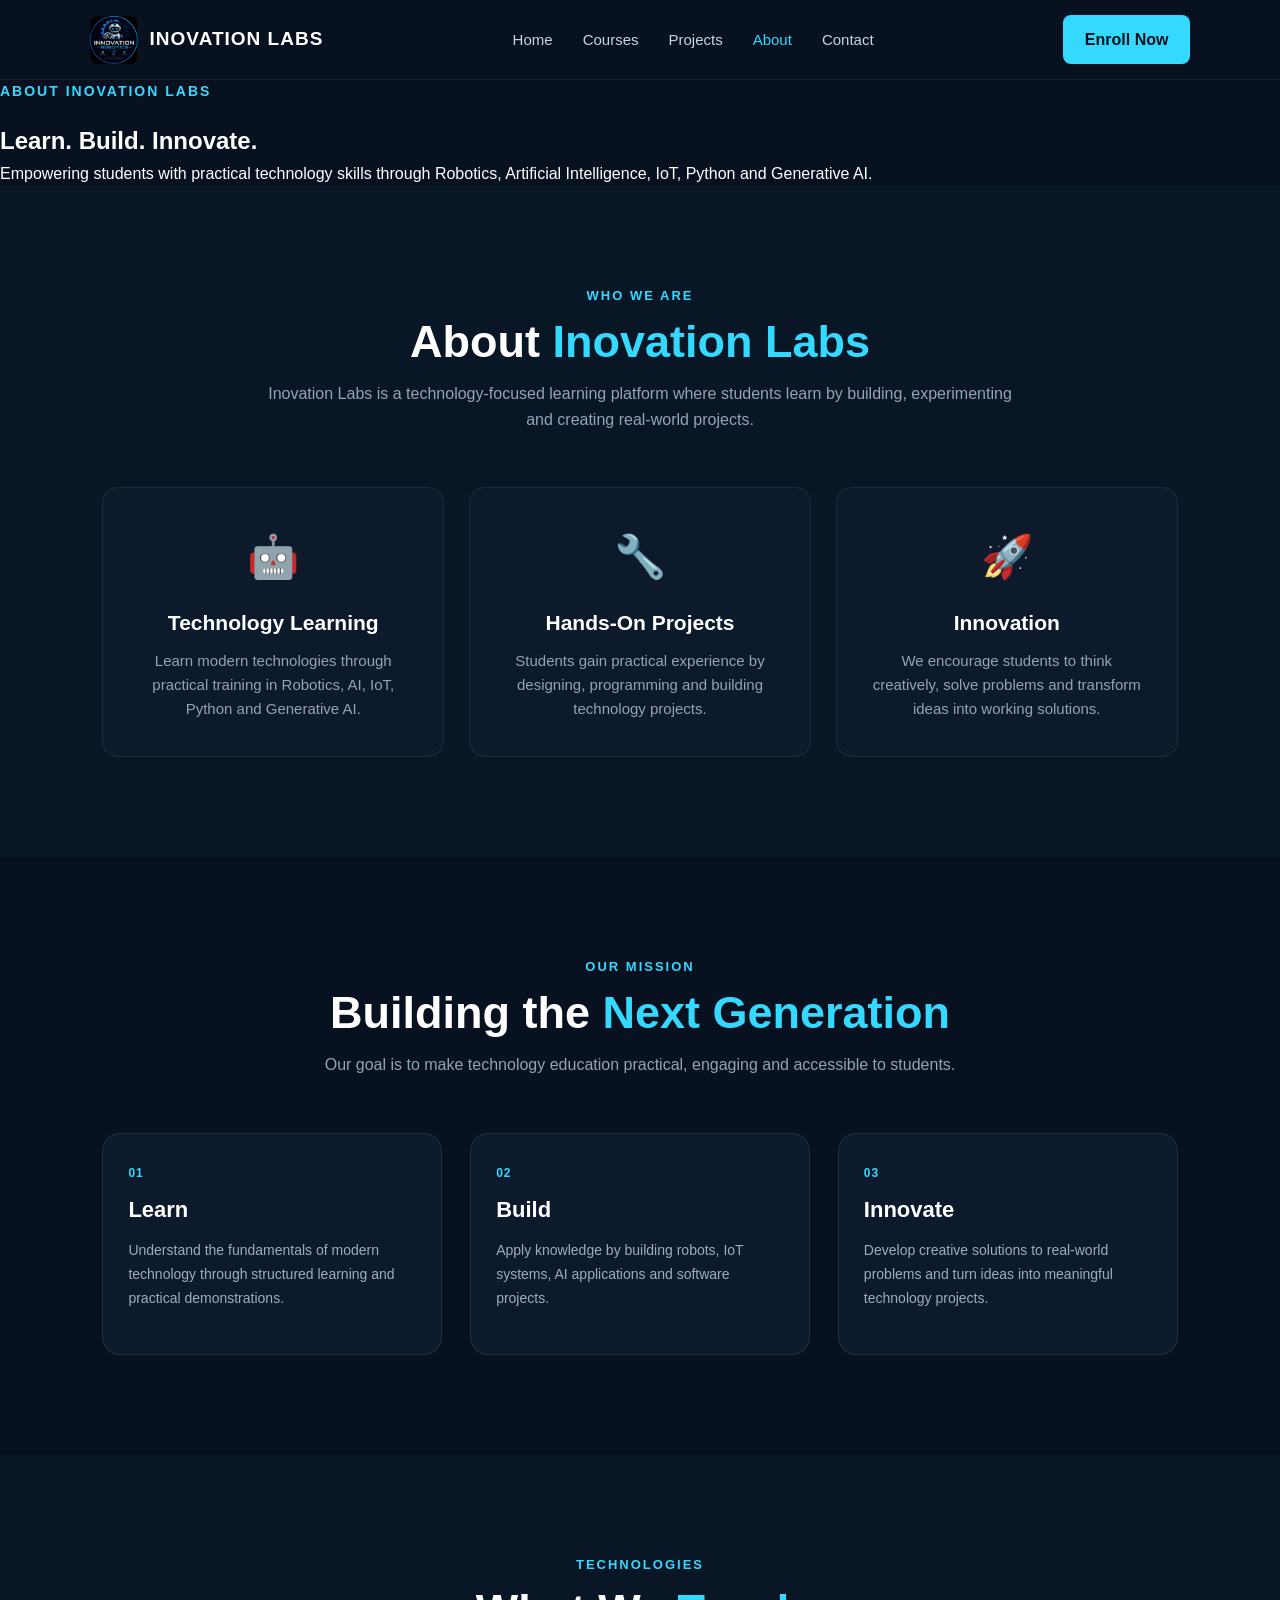
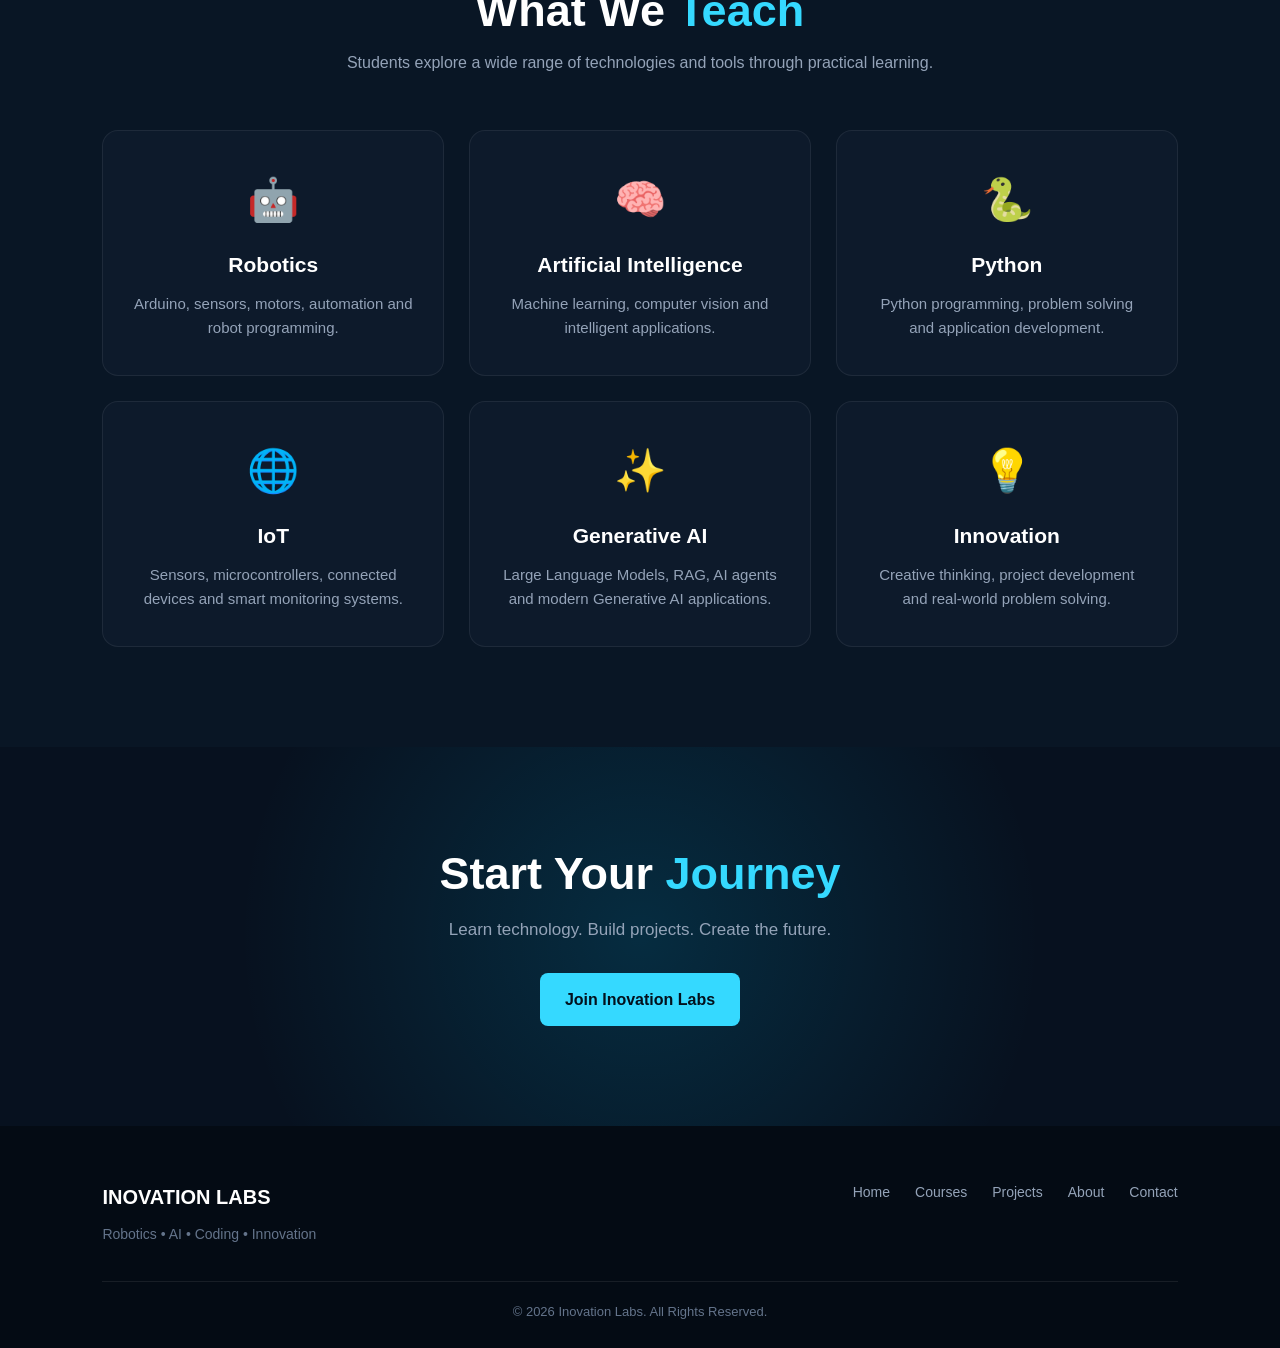
==== about.html @ 4b4a41a4 "Add files via upload" ====
<!DOCTYPE html>
<html lang="en">

<head>

    <meta charset="UTF-8">

    <meta name="viewport"
          content="width=device-width, initial-scale=1.0">

    <meta name="description"
          content="Learn about Inovation Labs and our approach to Robotics, AI, IoT, Python and Generative AI education.">

    <title>About | Inovation Labs</title>

    <link rel="stylesheet" href="css/style.css">

</head>


<body>


<!-- =====================================================
     NAVIGATION
===================================================== -->

<header class="navbar">

    <div class="logo-area">

        <img src="images/logo.png"
             alt="Inovation Labs Logo">

        <span>INOVATION LABS</span>

    </div>


    <nav>

        <a href="index.html">
            Home
        </a>

        <a href="courses.html">
            Courses
        </a>

        <a href="projects.html">
            Projects
        </a>

        <a href="about.html"
           class="active">
            About
        </a>

        <a href="contact.html">
            Contact
        </a>

    </nav>


    <a href="contact.html"
       class="nav-button">

        Enroll Now

    </a>

</header>



<!-- =====================================================
     ABOUT HERO
===================================================== -->

<section class="courses-hero">

    <div class="courses-hero-content">

        <p class="hero-small">

            ABOUT INOVATION LABS

        </p>


        <h1>

            Learn.
            <span>Build.</span>
            Innovate.

        </h1>


        <p>

            Empowering students with practical technology
            skills through Robotics, Artificial Intelligence,
            IoT, Python and Generative AI.

        </p>

    </div>

</section>



<!-- =====================================================
     ABOUT US
===================================================== -->

<section class="why-section">


    <div class="section-heading">

        <p>

            WHO WE ARE

        </p>


        <h2>

            About
            <span>Inovation Labs</span>

        </h2>


        <p class="section-description">

            Inovation Labs is a technology-focused learning
            platform where students learn by building,
            experimenting and creating real-world projects.

        </p>

    </div>



    <div class="why-grid">


        <div class="why-card">

            <div class="why-icon">

                🤖

            </div>


            <h3>

                Technology Learning

            </h3>


            <p>

                Learn modern technologies through practical
                training in Robotics, AI, IoT, Python and
                Generative AI.

            </p>

        </div>



        <div class="why-card">

            <div class="why-icon">

                🔧

            </div>


            <h3>

                Hands-On Projects

            </h3>


            <p>

                Students gain practical experience by
                designing, programming and building
                technology projects.

            </p>

        </div>



        <div class="why-card">

            <div class="why-icon">

                🚀

            </div>


            <h3>

                Innovation

            </h3>


            <p>

                We encourage students to think creatively,
                solve problems and transform ideas into
                working solutions.

            </p>

        </div>


    </div>

</section>



<!-- =====================================================
     OUR MISSION
===================================================== -->

<section class="courses-section">


    <div class="section-heading">

        <p>

            OUR MISSION

        </p>


        <h2>

            Building the
            <span>Next Generation</span>

        </h2>


        <p class="section-description">

            Our goal is to make technology education
            practical, engaging and accessible to students.

        </p>

    </div>



    <div class="course-grid">


        <div class="course-card">

            <div class="course-content">

                <span class="course-number">

                    01

                </span>


                <h3>

                    Learn

                </h3>


                <p>

                    Understand the fundamentals of modern
                    technology through structured learning
                    and practical demonstrations.

                </p>

            </div>

        </div>



        <div class="course-card">

            <div class="course-content">

                <span class="course-number">

                    02

                </span>


                <h3>

                    Build

                </h3>


                <p>

                    Apply knowledge by building robots,
                    IoT systems, AI applications and
                    software projects.

                </p>

            </div>

        </div>



        <div class="course-card">

            <div class="course-content">

                <span class="course-number">

                    03

                </span>


                <h3>

                    Innovate

                </h3>


                <p>

                    Develop creative solutions to real-world
                    problems and turn ideas into meaningful
                    technology projects.

                </p>

            </div>

        </div>


    </div>

</section>



<!-- =====================================================
     TECHNOLOGIES
===================================================== -->

<section class="why-section">


    <div class="section-heading">

        <p>

            TECHNOLOGIES

        </p>


        <h2>

            What We
            <span>Teach</span>

        </h2>


        <p class="section-description">

            Students explore a wide range of technologies
            and tools through practical learning.

        </p>

    </div>



    <div class="why-grid">


        <div class="why-card">

            <div class="why-icon">

                🤖

            </div>


            <h3>

                Robotics

            </h3>


            <p>

                Arduino, sensors, motors, automation
                and robot programming.

            </p>

        </div>



        <div class="why-card">

            <div class="why-icon">

                🧠

            </div>


            <h3>

                Artificial Intelligence

            </h3>


            <p>

                Machine learning, computer vision
                and intelligent applications.

            </p>

        </div>



        <div class="why-card">

            <div class="why-icon">

                🐍

            </div>


            <h3>

                Python

            </h3>


            <p>

                Python programming, problem solving
                and application development.

            </p>

        </div>



        <div class="why-card">

            <div class="why-icon">

                🌐

            </div>


            <h3>

                IoT

            </h3>


            <p>

                Sensors, microcontrollers, connected
                devices and smart monitoring systems.

            </p>

        </div>



        <div class="why-card">

            <div class="why-icon">

                ✨

            </div>


            <h3>

                Generative AI

            </h3>


            <p>

                Large Language Models, RAG, AI agents
                and modern Generative AI applications.

            </p>

        </div>



        <div class="why-card">

            <div class="why-icon">

                💡

            </div>


            <h3>

                Innovation

            </h3>


            <p>

                Creative thinking, project development
                and real-world problem solving.

            </p>

        </div>


    </div>

</section>



<!-- =====================================================
     CTA
===================================================== -->

<section class="cta">


    <h2>

        Start Your
        <span>Journey</span>

    </h2>


    <p>

        Learn technology. Build projects.
        Create the future.

    </p>


    <a href="contact.html"
       class="primary-button">

        Join Inovation Labs

    </a>


</section>



<!-- =====================================================
     FOOTER
===================================================== -->

<footer>


    <div class="footer-content">


        <div>

            <h3>

                INOVATION LABS

            </h3>


            <p>

                Robotics • AI • Coding • Innovation

            </p>

        </div>



        <div class="footer-links">

            <a href="index.html">
                Home
            </a>

            <a href="courses.html">
                Courses
            </a>

            <a href="projects.html">
                Projects
            </a>

            <a href="about.html">
                About
            </a>

            <a href="contact.html">
                Contact
            </a>

        </div>


    </div>


    <div class="copyright">

        © 2026 Inovation Labs.
        All Rights Reserved.

    </div>


</footer>



<script src="js/script.js"></script>

</body>

</html>
---- css/style.css ----
/* =====================================================
   INOVATION LABS
   COMPLETE WEBSITE CSS
===================================================== */


/* =====================================================
   RESET
===================================================== */

* {
    margin: 0;
    padding: 0;
    box-sizing: border-box;
}

html {
    scroll-behavior: smooth;
}

body {
    font-family: Arial, Helvetica, sans-serif;

    background: #07111f;

    color: #ffffff;

    line-height: 1.6;
}

a {
    text-decoration: none;

    color: inherit;
}

img {
    max-width: 100%;

    display: block;
}


/* =====================================================
   NAVIGATION
===================================================== */

.navbar {

    height: 80px;

    padding: 0 7%;

    display: flex;

    align-items: center;

    justify-content: space-between;

    background: #07111f;

    border-bottom:
        1px solid rgba(255,255,255,0.08);

    position: sticky;

    top: 0;

    z-index: 1000;
}


/* LOGO */

.logo-area {

    display: flex;

    align-items: center;

    gap: 12px;

    min-width: 220px;
}

.logo-area img {

    width: 48px;

    height: 48px;

    object-fit: contain;

    border-radius: 8px;
}

.logo-area span {

    font-size: 19px;

    font-weight: 700;

    letter-spacing: 1px;

    white-space: nowrap;
}


/* NAV LINKS */

.navbar nav {

    display: flex;

    align-items: center;

    gap: 30px;
}

.navbar nav a {

    color: #cbd5e1;

    font-size: 15px;

    transition: 0.3s;
}

.navbar nav a:hover,
.navbar nav a.active {

    color: #35d9ff;
}


/* ENROLL BUTTON */

.nav-button {

    background: #35d9ff;

    color: #03111d;

    padding: 12px 22px;

    border-radius: 8px;

    font-weight: 700;

    transition: 0.3s;

    white-space: nowrap;
}

.nav-button:hover {

    transform: translateY(-2px);

    box-shadow:
        0 8px 25px rgba(53,217,255,0.25);
}


/* =====================================================
   HERO
===================================================== */

.hero {

    min-height: 620px;

    padding: 80px 8%;

    display: flex;

    align-items: center;

    justify-content: space-between;

    gap: 60px;

    position: relative;

    overflow: hidden;

    background:
        radial-gradient(
            circle at 80% 40%,
            rgba(0,200,255,0.18),
            transparent 40%
        );
}


/* HERO CONTENT */

.hero-content {

    max-width: 620px;

    position: relative;

    z-index: 2;
}


/* SMALL HEADING */

.hero-small {

    color: #35d9ff;

    font-size: 14px;

    font-weight: 700;

    letter-spacing: 2px;

    margin-bottom: 20px;
}


/* HERO TITLE */

.hero h1 {

    font-size:
        clamp(55px, 7vw, 90px);

    line-height: 1.02;

    margin-bottom: 25px;

    font-weight: 800;
}

.hero h1 span {

    color: #35d9ff;
}


/* DESCRIPTION */

.hero-description {

    color: #aab7c8;

    font-size: 18px;

    max-width: 570px;

    line-height: 1.7;

    margin-bottom: 35px;
}


/* HERO BUTTONS */

.hero-buttons {

    display: flex;

    align-items: center;

    gap: 15px;

    flex-wrap: wrap;
}

.primary-button,
.secondary-button {

    display: inline-block;

    padding: 14px 25px;

    border-radius: 8px;

    font-weight: 700;

    transition: 0.3s;
}

.primary-button {

    background: #35d9ff;

    color: #03111d;
}

.primary-button:hover {

    transform: translateY(-3px);

    box-shadow:
        0 10px 30px rgba(53,217,255,0.25);
}

.secondary-button {

    border: 1px solid #35d9ff;

    color: #35d9ff;

    background: transparent;
}

.secondary-button:hover {

    background: #35d9ff;

    color: #03111d;
}


/* =====================================================
   HERO IMAGE
===================================================== */

.hero-image {

    width: 48%;

    max-width: 600px;

    position: relative;

    z-index: 2;
}


/* IMAGE GLOW */

.glow {

    position: absolute;

    width: 280px;

    height: 280px;

    background: #00cfff;

    filter: blur(120px);

    opacity: 0.20;

    top: 25%;

    left: 30%;

    z-index: -1;
}


/* ROBOT IMAGE */

.hero-image img {

    width: 100%;

    height: 450px;

    object-fit: cover;

    border-radius: 25px;

    border:
        1px solid rgba(53,217,255,0.35);

    box-shadow:
        0 0 60px rgba(0,200,255,0.12);
}


/* =====================================================
   GENERAL SECTIONS
===================================================== */

.courses-section,
.why-section {

    padding: 100px 8%;
}


/* SECTION HEADING */

.section-heading {

    text-align: center;

    max-width: 750px;

    margin: 0 auto 55px;
}

.section-heading > p:first-child {

    color: #35d9ff;

    font-size: 13px;

    font-weight: 700;

    letter-spacing: 2px;

    margin-bottom: 8px;
}

.section-heading h2 {

    font-size: 45px;

    line-height: 1.2;

    margin-bottom: 12px;
}

.section-heading h2 span {

    color: #35d9ff;
}

.section-description {

    color: #94a3b8;

    font-size: 16px;
}


/* =====================================================
   COURSES
===================================================== */

.courses-section {

    background: #07111f;
}


.course-grid {

    display: grid;

    grid-template-columns:
        repeat(3, 1fr);

    gap: 28px;

    max-width: 1200px;

    margin: 0 auto;
}


/* COURSE CARD */

.course-card {

    background: #0d1a2b;

    border:
        1px solid rgba(255,255,255,0.08);

    border-radius: 18px;

    overflow: hidden;

    position: relative;

    transition: 0.3s;
}

.course-card:hover {

    transform: translateY(-8px);

    border-color: #35d9ff;

    box-shadow:
        0 15px 45px rgba(0,200,255,0.12);
}


/* COURSE IMAGE */

.course-image {

    width: 100%;

    height: 210px;

    overflow: hidden;
}

.course-image img {

    width: 100%;

    height: 100%;

    object-fit: cover;

    transition: 0.4s;
}

.course-card:hover
.course-image img {

    transform: scale(1.06);
}


/* COURSE CONTENT */

.course-content {

    padding: 25px;
}

.course-number {

    color: #35d9ff;

    font-size: 12px;

    font-weight: bold;

    letter-spacing: 1px;
}

.course-content h3 {

    font-size: 22px;

    margin: 8px 0 12px;
}

.course-content p {

    color: #9eacbd;

    font-size: 14px;

    line-height: 1.7;

    margin-bottom: 18px;
}


/* COURSE TOPICS */

.course-topics {

    list-style: none;

    padding: 0;

    margin: 0 0 22px;
}

.course-topics li {

    color: #cbd5e1;

    font-size: 13px;

    margin-bottom: 8px;

    position: relative;

    padding-left: 18px;
}

.course-topics li::before {

    content: "✓";

    color: #35d9ff;

    position: absolute;

    left: 0;

    font-weight: bold;
}


/* COURSE BUTTON */

.course-button {

    display: inline-block;

    color: #35d9ff;

    border:
        1px solid #35d9ff;

    padding: 10px 18px;

    border-radius: 7px;

    font-size: 14px;

    font-weight: bold;

    transition: 0.3s;
}

.course-button:hover {

    background: #35d9ff;

    color: #03111d;
}


/* =====================================================
   WHY SECTION
===================================================== */

.why-section {

    background: #091625;
}


.why-grid {

    display: grid;

    grid-template-columns:
        repeat(3, 1fr);

    gap: 25px;

    max-width: 1100px;

    margin: auto;
}


/* WHY CARD */

.why-card {

    padding: 35px 30px;

    background: #0d1a2b;

    border-radius: 16px;

    text-align: center;

    border:
        1px solid rgba(255,255,255,0.07);

    transition: 0.3s;
}

.why-card:hover {

    transform: translateY(-8px);

    border-color:
        rgba(53,217,255,0.45);
}


/* ICON */

.why-icon {

    font-size: 42px;

    margin-bottom: 15px;
}

.why-card h3 {

    font-size: 21px;

    margin-bottom: 10px;
}

.why-card p {

    color: #94a3b8;

    font-size: 15px;
}


/* =====================================================
   PROJECTS
===================================================== */

.project-preview {

    padding: 100px 8%;

    display: flex;

    align-items: center;

    gap: 70px;

    background: #07111f;
}


/* PROJECT TEXT */

.project-text {

    flex: 1;

    max-width: 550px;
}

.project-text > p:first-child {

    color: #35d9ff;

    font-size: 13px;

    font-weight: 700;

    letter-spacing: 2px;

    margin-bottom: 10px;
}

.project-text h2 {

    font-size: 45px;

    line-height: 1.2;

    margin-bottom: 20px;
}

.project-text h2 span {

    color: #35d9ff;
}

.project-text > p:not(:first-child) {

    color: #94a3b8;

    margin-bottom: 30px;

    font-size: 16px;
}


/* PROJECT IMAGE */

.project-image {

    flex: 1;

    max-width: 600px;
}

.project-image img {

    width: 100%;

    height: 380px;

    object-fit: cover;

    border-radius: 20px;

    border:
        1px solid rgba(53,217,255,0.3);

    box-shadow:
        0 15px 50px rgba(0,0,0,0.3);
}


/* =====================================================
   CTA
===================================================== */

.cta {

    text-align: center;

    padding: 100px 20px;

    background:
        radial-gradient(
            circle at center,
            rgba(0,200,255,0.15),
            transparent 60%
        );
}

.cta h2 {

    font-size: 45px;

    line-height: 1.2;

    margin-bottom: 15px;
}

.cta h2 span {

    color: #35d9ff;
}

.cta p {

    color: #94a3b8;

    font-size: 17px;

    margin-bottom: 30px;
}


/* =====================================================
   FOOTER
===================================================== */

footer {

    background: #040b14;

    padding: 55px 8% 25px;
}


.footer-content {

    display: flex;

    justify-content: space-between;

    align-items: flex-start;

    gap: 40px;

    padding-bottom: 35px;
}

.footer-content h3 {

    font-size: 20px;

    margin-bottom: 10px;
}

.footer-content p {

    color: #64748b;

    font-size: 14px;
}


/* FOOTER LINKS */

.footer-links {

    display: flex;

    gap: 25px;

    flex-wrap: wrap;
}

.footer-links a {

    color: #94a3b8;

    font-size: 14px;

    transition: 0.3s;
}

.footer-links a:hover {

    color: #35d9ff;
}


/* COPYRIGHT */

.copyright {

    text-align: center;

    border-top:
        1px solid rgba(255,255,255,0.08);

    padding-top: 20px;

    color: #64748b;

    font-size: 13px;
}


/* =====================================================
   TABLET
===================================================== */

@media (max-width: 1100px) {

    .navbar {

        padding: 0 5%;
    }

    .hero {

        padding: 70px 6%;
    }

    .courses-section,
    .why-section,
    .project-preview {

        padding-left: 6%;

        padding-right: 6%;
    }

    .navbar nav {

        gap: 20px;
    }

}


/* =====================================================
   MOBILE
===================================================== */

@media (max-width: 900px) {

    /* NAVIGATION */

    .navbar {

        height: auto;

        min-height: 75px;

        padding: 15px 5%;
    }

    .navbar nav {

        display: none;
    }

    .logo-area {

        min-width: auto;
    }

    .logo-area img {

        width: 42px;

        height: 42px;
    }

    .logo-area span {

        font-size: 16px;
    }

    .nav-button {

        padding: 10px 15px;

        font-size: 13px;
    }


    /* HERO */

    .hero {

        flex-direction: column;

        text-align: center;

        padding: 70px 6%;

        gap: 50px;
    }

    .hero h1 {

        font-size: 55px;
    }

    .hero-description {

        margin-left: auto;

        margin-right: auto;

        font-size: 16px;
    }

    .hero-buttons {

        justify-content: center;
    }

    .hero-image {

        width: 100%;

        max-width: 600px;
    }

    .hero-image img {

        height: 400px;
    }


    /* COURSES */

    .course-grid {

        grid-template-columns: 1fr;
    }


    /* WHY */

    .why-grid {

        grid-template-columns: 1fr;
    }


    /* PROJECT */

    .project-preview {

        flex-direction: column;

        text-align: center;

        padding-top: 80px;

        padding-bottom: 80px;

        gap: 45px;
    }

    .project-text {

        max-width: 700px;
    }

    .project-image {

        width: 100%;
    }


    /* HEADINGS */

    .section-heading h2,
    .project-text h2,
    .cta h2 {

        font-size: 38px;
    }


    /* FOOTER */

    .footer-content {

        flex-direction: column;

        align-items: center;

        text-align: center;
    }

    .footer-links {

        justify-content: center;
    }

}


/* =====================================================
   SMALL MOBILE
===================================================== */

@media (max-width: 500px) {

    .navbar {

        padding: 12px 4%;
    }

    .logo-area span {

        font-size: 14px;
    }

    .logo-area img {

        width: 38px;

        height: 38px;
    }

    .nav-button {

        padding: 9px 12px;

        font-size: 12px;
    }


    /* HERO */

    .hero {

        padding: 55px 5%;
    }

    .hero-small {

        font-size: 11px;

        letter-spacing: 1px;
    }

    .hero h1 {

        font-size: 44px;
    }

    .hero-description {

        font-size: 15px;
    }

    .hero-buttons {

        flex-direction: column;

        align-items: stretch;
    }

    .primary-button,
    .secondary-button {

        text-align: center;

        width: 100%;
    }

    .hero-image img {

        height: 320px;

        border-radius: 18px;
    }


    /* SECTIONS */

    .courses-section,
    .why-section {

        padding: 70px 5%;
    }

    .section-heading h2 {

        font-size: 32px;
    }


    /* COURSE */

    .course-content {

        padding: 20px;
    }


    /* PROJECT */

    .project-preview {

        padding-left: 5%;

        padding-right: 5%;
    }

    .project-text h2 {

        font-size: 32px;
    }

    .project-image img {

        height: 280px;
    }


    /* CTA */

    .cta {

        padding: 75px 20px;
    }

    .cta h2 {

        font-size: 32px;
    }


    /* FOOTER */

    footer {

        padding-left: 5%;

        padding-right: 5%;
    }

}
/* =====================================================
   CONTACT PAGE
===================================================== */


/* =====================================================
   CONTACT CONTAINER
===================================================== */

.contact-container {

    max-width: 1200px;

    margin: 50px auto 0;

    display: grid;

    grid-template-columns: 1fr 1fr;

    gap: 60px;

    align-items: start;

}


/* =====================================================
   CONTACT INFORMATION
===================================================== */

.contact-info {

    display: flex;

    flex-direction: column;

    gap: 20px;

}


.contact-intro {

    margin-bottom: 10px;

}


.contact-label {

    display: inline-block;

    font-size: 13px;

    font-weight: 700;

    letter-spacing: 2px;

    color: #38d5f5;

    margin-bottom: 12px;

}


.contact-intro h3 {

    font-size: 32px;

    line-height: 1.2;

    margin: 0 0 15px;

}


.contact-intro h3 span {

    color: #38d5f5;

}


.contact-intro p {

    color: #b8c4d3;

    line-height: 1.7;

    font-size: 16px;

    max-width: 500px;

    margin: 0;

}


/* =====================================================
   CONTACT CARDS
===================================================== */

.contact-card {

    display: flex;

    align-items: center;

    gap: 20px;

    padding: 22px;

    border: 1px solid rgba(56, 213, 245, 0.2);

    border-radius: 14px;

    background: rgba(255, 255, 255, 0.03);

    transition: all 0.3s ease;

}


.contact-card:hover {

    transform: translateY(-4px);

    border-color: #38d5f5;

    background: rgba(56, 213, 245, 0.06);

    box-shadow: 0 10px 30px rgba(0, 0, 0, 0.2);

}


/* =====================================================
   CONTACT ICON
===================================================== */

.contact-card-icon {

    width: 58px;

    height: 58px;

    min-width: 58px;

    display: flex;

    align-items: center;

    justify-content: center;

    border-radius: 12px;

    background: rgba(56, 213, 245, 0.12);

    font-size: 28px;

}


.contact-card h3 {

    margin: 0 0 6px;

    font-size: 20px;

}


.contact-card p {

    margin: 0 0 8px;

    color: #c4ceda;

    line-height: 1.5;

    font-size: 15px;

}


/* =====================================================
   CONTACT LINKS
===================================================== */

.contact-link {

    color: #38d5f5;

    text-decoration: none;

    font-weight: 600;

    font-size: 14px;

    transition: 0.3s ease;

}


.contact-link:hover {

    color: #ffffff;

    text-decoration: underline;

}


/* =====================================================
   CONTACT FORM
===================================================== */

.contact-form {

    padding: 32px;

    border: 1px solid rgba(56, 213, 245, 0.2);

    border-radius: 18px;

    background: rgba(255, 255, 255, 0.035);

    box-shadow: 0 15px 40px rgba(0, 0, 0, 0.15);

}


.form-heading {

    margin-bottom: 25px;

}


.form-heading h3 {

    font-size: 28px;

    margin: 0 0 8px;

}


.form-heading h3 span {

    color: #38d5f5;

}


.form-heading p {

    color: #b8c4d3;

    margin: 0;

    line-height: 1.6;

}


/* =====================================================
   FORM GROUP
===================================================== */

.form-group {

    margin-bottom: 20px;

}


.form-group label {

    display: block;

    margin-bottom: 8px;

    font-weight: 600;

    color: #ffffff;

    font-size: 15px;

}


/* =====================================================
   FORM INPUTS
===================================================== */

.form-group input,
.form-group select,
.form-group textarea {

    width: 100%;

    padding: 13px 15px;

    border: 1px solid rgba(255, 255, 255, 0.15);

    border-radius: 8px;

    background: rgba(255, 255, 255, 0.06);

    color: #ffffff;

    font-size: 15px;

    font-family: inherit;

    outline: none;

    box-sizing: border-box;

    transition: all 0.3s ease;

}


.form-group input::placeholder,
.form-group textarea::placeholder {

    color: #8f9baa;

}


.form-group input:focus,
.form-group select:focus,
.form-group textarea:focus {

    border-color: #38d5f5;

    box-shadow: 0 0 0 2px rgba(56, 213, 245, 0.1);

}


/* =====================================================
   SELECT
===================================================== */

.form-group select {

    cursor: pointer;

}


.form-group select option {

    background: #0a1928;

    color: #ffffff;

}


/* =====================================================
   TEXTAREA
===================================================== */

.form-group textarea {

    resize: vertical;

    min-height: 130px;

}


/* =====================================================
   SUBMIT BUTTON
===================================================== */

.contact-form .primary-button {

    width: 100%;

    border: none;

    cursor: pointer;

    font-size: 16px;

    font-family: inherit;

}


/* =====================================================
   MOBILE CONTACT PAGE
===================================================== */

@media (max-width: 900px) {

    .contact-container {

        grid-template-columns: 1fr;

        gap: 40px;

        margin-top: 35px;

    }

}


@media (max-width: 600px) {

    .contact-intro h3 {

        font-size: 26px;

    }


    .contact-intro p {

        font-size: 15px;

    }


    .contact-form {

        padding: 22px;

    }


    .contact-card {

        padding: 18px;

    }


    .contact-card-icon {

        width: 50px;

        height: 50px;

        min-width: 50px;

        font-size: 24px;

    }


    .contact-card h3 {

        font-size: 18px;

    }


    .contact-card p {

        font-size: 14px;

        word-break: break-word;

    }


    .form-heading h3 {

        font-size: 24px;

    }

}
/* =====================================================
   MOBILE & TABLET RESPONSIVE DESIGN
   INOVATION LABS
===================================================== */


/* =====================================================
   TABLET
===================================================== */

@media (max-width: 1000px) {

    .navbar {

        padding: 18px 30px;

    }


    .navbar nav {

        gap: 18px;

    }


    .navbar nav a {

        font-size: 14px;

    }


    .nav-button {

        padding: 10px 16px;

        font-size: 14px;

    }


    .courses-hero-content {

        max-width: 700px;

    }


    .course-grid {

        grid-template-columns: repeat(2, 1fr);

    }


    .why-grid {

        grid-template-columns: repeat(2, 1fr);

    }


    .contact-container {

        grid-template-columns: 1fr;

    }

}


/* =====================================================
   MOBILE
===================================================== */

@media (max-width: 768px) {


    /* ------------------------------
       GENERAL
    ------------------------------ */

    body {

        overflow-x: hidden;

    }


    /* ------------------------------
       NAVBAR
    ------------------------------ */

    .navbar {

        padding: 15px 20px;

        flex-wrap: wrap;

        gap: 15px;

    }


    .logo-area {

        gap: 8px;

    }


    .logo-area img {

        width: 40px;

        height: auto;

    }


    .logo-area span {

        font-size: 15px;

    }


    .navbar nav {

        order: 3;

        width: 100%;

        display: flex;

        justify-content: center;

        flex-wrap: wrap;

        gap: 12px;

        padding-top: 5px;

    }


    .navbar nav a {

        font-size: 13px;

        padding: 6px 5px;

    }


    .nav-button {

        padding: 9px 14px;

        font-size: 13px;

    }


    /* ------------------------------
       HERO
    ------------------------------ */

    .courses-hero {

        min-height: 420px;

        padding: 70px 20px;

        box-sizing: border-box;

    }


    .courses-hero-content {

        width: 100%;

        text-align: center;

    }


    .courses-hero-content h1 {

        font-size: 42px;

        line-height: 1.1;

    }


    .courses-hero-content p {

        font-size: 16px;

        line-height: 1.6;

    }


    .hero-small {

        font-size: 12px;

    }


    /* ------------------------------
       SECTION HEADINGS
    ------------------------------ */

    .section-heading {

        padding-left: 20px;

        padding-right: 20px;

    }


    .section-heading h2 {

        font-size: 30px;

        line-height: 1.2;

    }


    .section-description {

        font-size: 15px;

        line-height: 1.6;

    }


    /* ------------------------------
       COURSE GRID
    ------------------------------ */

    .course-grid {

        grid-template-columns: 1fr;

        gap: 22px;

        padding-left: 20px;

        padding-right: 20px;

    }


    .course-card {

        width: 100%;

        box-sizing: border-box;

    }


    /* ------------------------------
       WHY GRID
    ------------------------------ */

    .why-grid {

        grid-template-columns: 1fr;

        gap: 20px;

        padding-left: 20px;

        padding-right: 20px;

    }


    .why-card {

        width: 100%;

        box-sizing: border-box;

    }


    /* ------------------------------
       PROJECTS
    ------------------------------ */

    .projects-grid {

        grid-template-columns: 1fr;

        gap: 22px;

        padding-left: 20px;

        padding-right: 20px;

    }


    /* ------------------------------
       CONTACT
    ------------------------------ */

    .contact-container {

        grid-template-columns: 1fr;

        gap: 30px;

        padding-left: 20px;

        padding-right: 20px;

        box-sizing: border-box;

    }


    .contact-form {

        width: 100%;

        box-sizing: border-box;

        padding: 22px;

    }


    .contact-card {

        width: 100%;

        box-sizing: border-box;

    }


    /* ------------------------------
       CTA
    ------------------------------ */

    .cta {

        padding: 60px 20px;

        text-align: center;

    }


    .cta h2 {

        font-size: 32px;

        line-height: 1.2;

    }


    .cta p {

        font-size: 15px;

        line-height: 1.6;

    }


    /* ------------------------------
       BUTTONS
    ------------------------------ */

    .primary-button {

        display: inline-block;

        max-width: 100%;

        box-sizing: border-box;

    }


    /* ------------------------------
       FOOTER
    ------------------------------ */

    footer {

        padding: 40px 20px 20px;

    }


    .footer-content {

        flex-direction: column;

        gap: 25px;

        text-align: center;

    }


    .footer-links {

        display: flex;

        justify-content: center;

        flex-wrap: wrap;

        gap: 15px;

    }

}


/* =====================================================
   SMALL MOBILE PHONES
===================================================== */

@media (max-width: 480px) {


    /* NAVBAR */

    .navbar {

        padding: 14px 15px;

    }


    .logo-area span {

        font-size: 13px;

    }


    .logo-area img {

        width: 36px;

    }


    .nav-button {

        padding: 8px 11px;

        font-size: 12px;

    }


    .navbar nav {

        gap: 8px;

    }


    .navbar nav a {

        font-size: 12px;

    }


    /* HERO */

    .courses-hero {

        min-height: 380px;

        padding: 60px 18px;

    }


    .courses-hero-content h1 {

        font-size: 34px;

    }


    .courses-hero-content p {

        font-size: 14px;

    }


    /* HEADINGS */

    .section-heading h2 {

        font-size: 26px;

    }


    /* CARDS */

    .course-card,

    .why-card {

        padding: 20px;

    }


    /* CONTACT */

    .contact-intro h3 {

        font-size: 25px;

    }


    .contact-card {

        padding: 16px;

        gap: 14px;

    }


    .contact-card-icon {

        width: 48px;

        height: 48px;

        min-width: 48px;

        font-size: 23px;

    }


    .contact-card p {

        font-size: 13px;

        word-break: break-word;

    }


    /* CTA */

    .cta h2 {

        font-size: 28px;

    }


}
/* =====================================================
   FORM SUCCESS MESSAGE
===================================================== */

.success-message {

    text-align: center;

    padding: 30px 10px;

}


.success-icon {

    width: 70px;

    height: 70px;

    margin: 0 auto 20px;

    display: flex;

    align-items: center;

    justify-content: center;

    border-radius: 50%;

    background: rgba(56, 213, 245, 0.12);

    border: 2px solid #38d5f5;

    color: #38d5f5;

    font-size: 38px;

    font-weight: 700;

}


.success-message h3 {

    font-size: 30px;

    margin: 0 0 12px;

    color: #ffffff;

}


.success-message p {

    color: #b8c4d3;

    font-size: 16px;

    line-height: 1.6;

    margin: 5px 0;

}


.success-message .primary-button {

    margin-top: 25px;

    border: none;

    cursor: pointer;

}


/* =====================================================
   MOBILE SUCCESS MESSAGE
===================================================== */

@media (max-width: 600px) {

    .success-message {

        padding: 20px 5px;

    }


    .success-icon {

        width: 60px;

        height: 60px;

        font-size: 32px;

    }


    .success-message h3 {

        font-size: 26px;

    }


    .success-message p {

        font-size: 14px;

    }

}
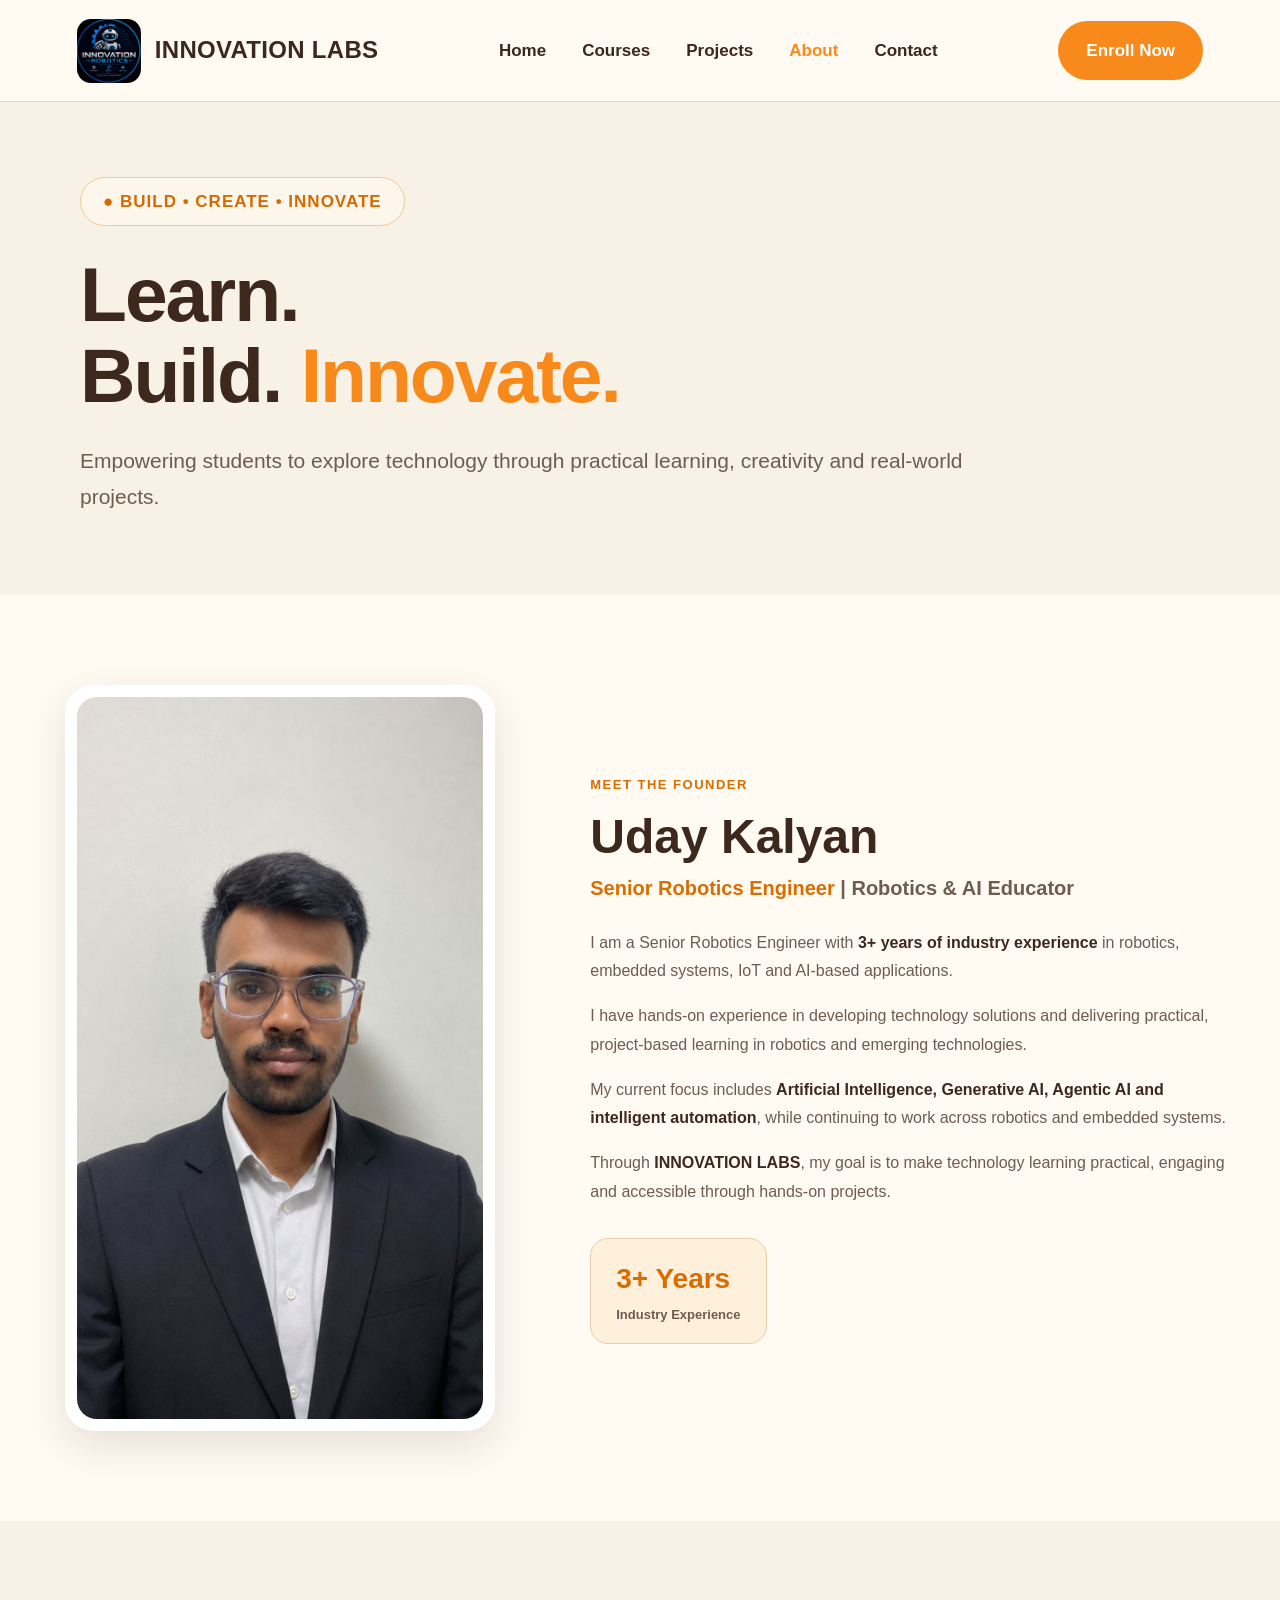
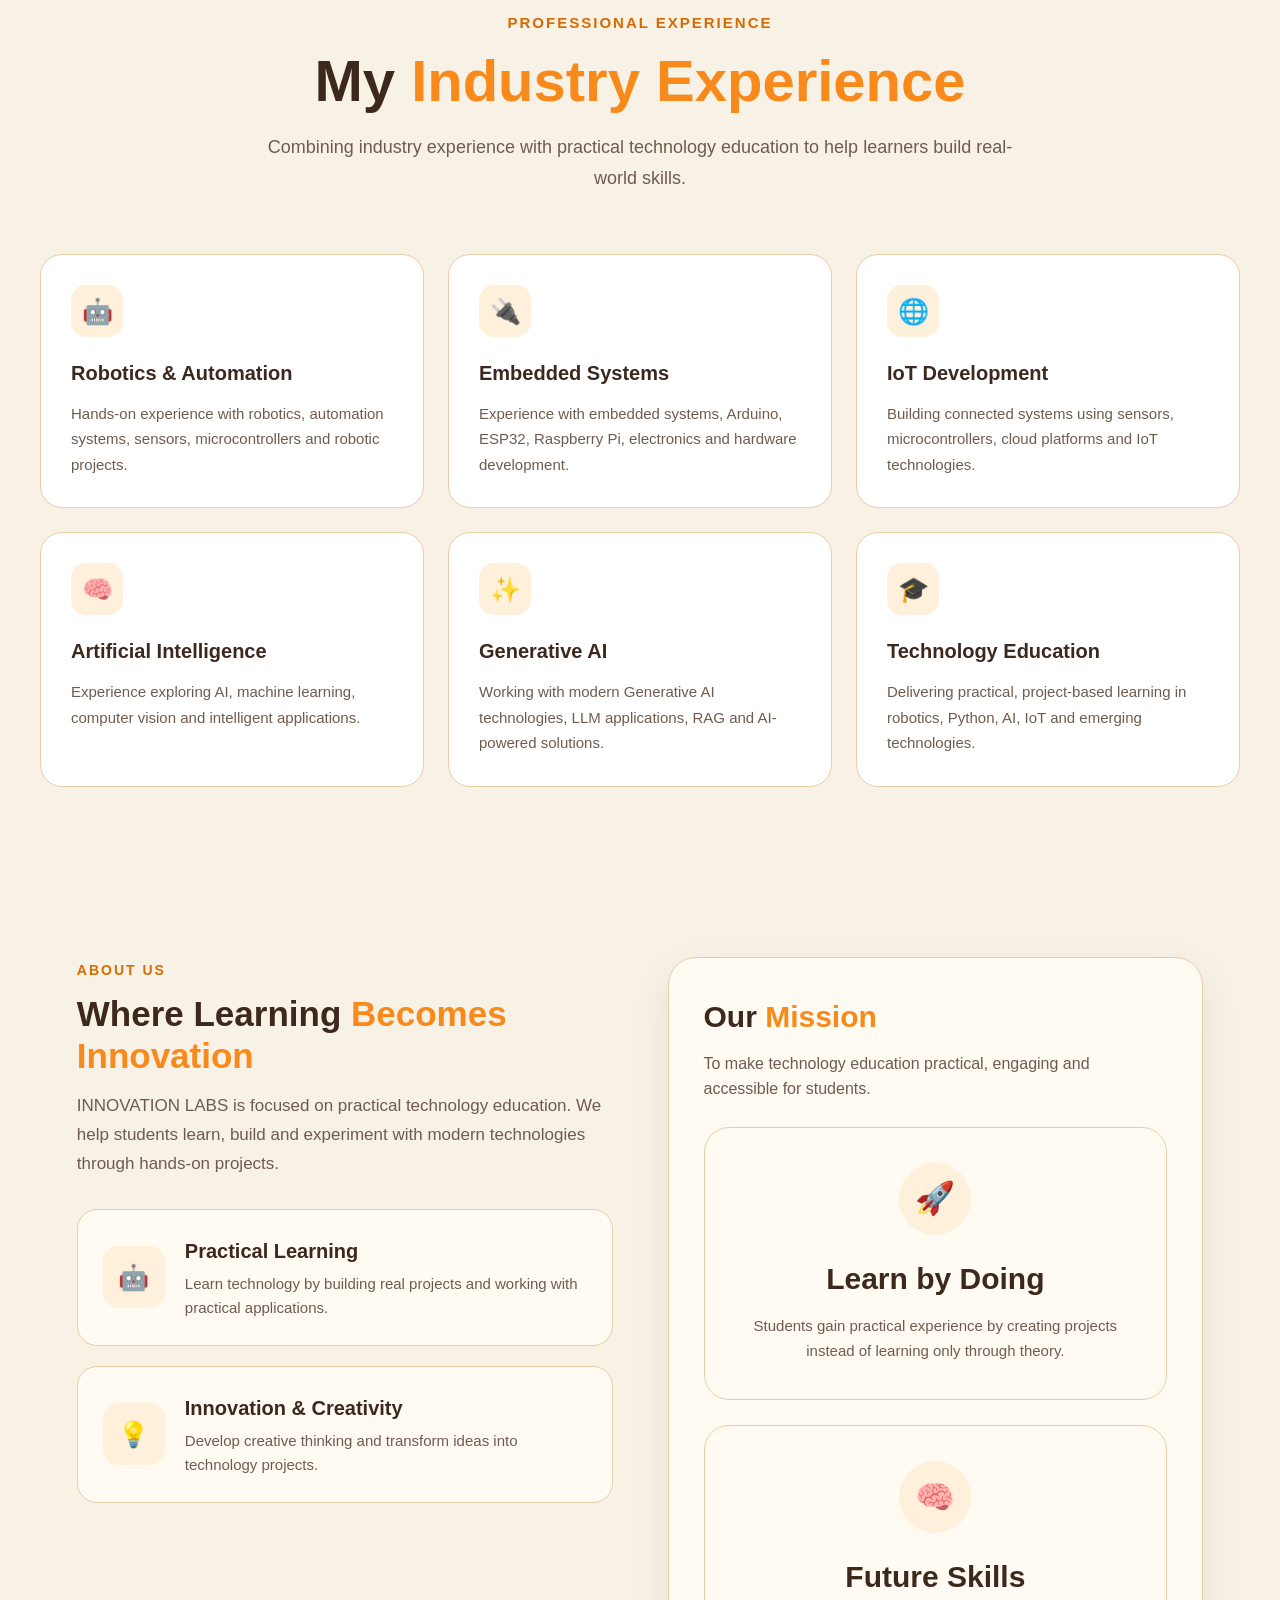
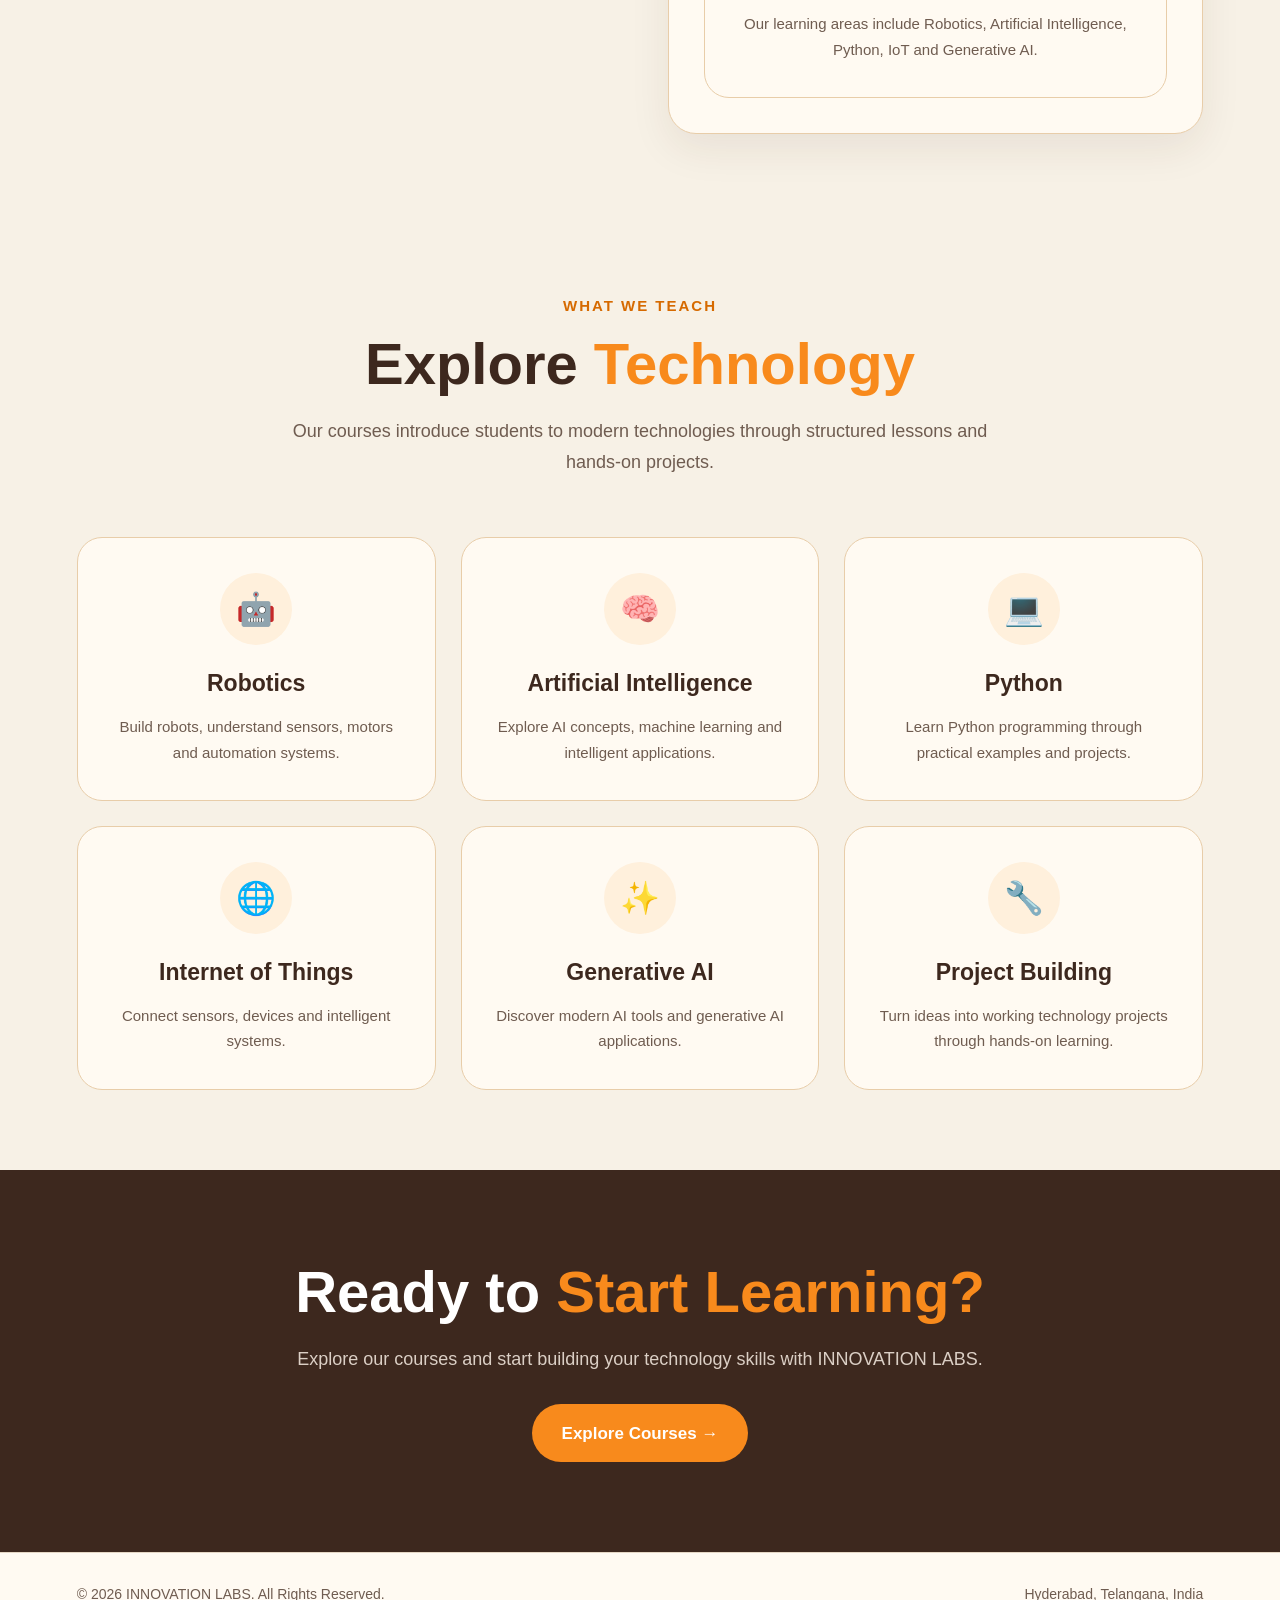
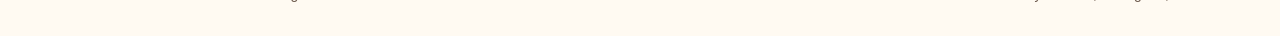
==== commit ea1dcf0d: "Add founder profile and update website" ====
--- a/about.html
+++ b/about.html
@@ -5,15 +5,17 @@
 
     <meta charset="UTF-8">
 
-    <meta name="viewport"
-          content="width=device-width, initial-scale=1.0">
-
-    <meta name="description"
-          content="Learn about Inovation Labs and our approach to Robotics, AI, IoT, Python and Generative AI education.">
-
-    <title>About | Inovation Labs</title>
-
-    <link rel="stylesheet" href="css/style.css">
+    <meta
+        name="viewport"
+        content="width=device-width, initial-scale=1.0"
+    >
+
+    <title>About | INNOVATION LABS</title>
+
+    <link
+        rel="stylesheet"
+        href="css/style.css"
+    >
 
 </head>
 
@@ -27,14 +29,21 @@
 
 <header class="navbar">
 
-    <div class="logo-area">
-
-        <img src="images/logo.png"
-             alt="Inovation Labs Logo">
-
-        <span>INOVATION LABS</span>
-
-    </div>
+    <a
+        href="index.html"
+        class="logo-area"
+    >
+
+        <img
+            src="images/logo.png"
+            alt="INNOVATION LABS Logo"
+        >
+
+        <span>
+            INNOVATION LABS
+        </span>
+
+    </a>
 
 
     <nav>
@@ -51,8 +60,10 @@
             Projects
         </a>
 
-        <a href="about.html"
-           class="active">
+        <a
+            href="about.html"
+            class="active"
+        >
             About
         </a>
 
@@ -63,11 +74,11 @@
     </nav>
 
 
-    <a href="contact.html"
-       class="nav-button">
-
+    <a
+        href="contact.html"
+        class="nav-button"
+    >
         Enroll Now
-
     </a>
 
 </header>
@@ -82,296 +93,502 @@
 
     <div class="courses-hero-content">
 
-        <p class="hero-small">
-
-            ABOUT INOVATION LABS
+        <div class="hero-small">
+            ● BUILD • CREATE • INNOVATE
+        </div>
+
+
+        <h1>
+
+            Learn.
+            <br>
+
+            Build.
+
+            <span>
+                Innovate.
+            </span>
+
+        </h1>
+
+
+        <p>
+
+            Empowering students to explore technology
+            through practical learning, creativity and
+            real-world projects.
 
         </p>
 
-
-        <h1>
-
-            Learn.
-            <span>Build.</span>
-            Innovate.
-
-        </h1>
-
+    </div>
+
+</section>
+
+
+
+<!-- =====================================================
+     FOUNDER / ABOUT ME
+===================================================== -->
+
+<section class="founder-section">
+
+    <div class="founder-container">
+
+
+        <!-- PHOTO -->
+
+        <div class="founder-photo">
+
+            <img
+                src="images/uday.jpeg"
+                alt="Uday Kalyan - Senior Robotics Engineer"
+            >
+
+        </div>
+
+
+
+        <!-- CONTENT -->
+
+        <div class="founder-content">
+
+            <span class="founder-label">
+                MEET THE FOUNDER
+            </span>
+
+
+            <h2>
+
+                Uday Kalyan
+
+            </h2>
+
+
+            <h3>
+
+                Senior Robotics Engineer
+                <span>
+                    | Robotics & AI Educator
+                </span>
+
+            </h3>
+
+
+            <p>
+
+                I am a Senior Robotics Engineer with
+                <strong>3+ years of industry experience</strong>
+                in robotics, embedded systems, IoT and
+                AI-based applications.
+
+            </p>
+
+
+            <p>
+
+                I have hands-on experience in developing
+                technology solutions and delivering
+                practical, project-based learning in
+                robotics and emerging technologies.
+
+            </p>
+
+
+            <p>
+
+                My current focus includes
+                <strong>Artificial Intelligence,
+                Generative AI, Agentic AI and
+                intelligent automation</strong>,
+                while continuing to work across robotics
+                and embedded systems.
+
+            </p>
+
+
+            <p>
+
+                Through <strong>INNOVATION LABS</strong>,
+                my goal is to make technology learning
+                practical, engaging and accessible through
+                hands-on projects.
+
+            </p>
+
+
+            <!-- EXPERIENCE -->
+
+            <div class="experience-badge">
+
+                <strong>
+                    3+ Years
+                </strong>
+
+                <span>
+                    Industry Experience
+                </span>
+
+            </div>
+
+
+        </div>
+
+    </div>
+
+</section>
+
+
+
+<!-- =====================================================
+     INDUSTRY EXPERIENCE
+===================================================== -->
+
+<section class="experience-section">
+
+    <div class="section-heading">
 
         <p>
-
-            Empowering students with practical technology
-            skills through Robotics, Artificial Intelligence,
-            IoT, Python and Generative AI.
-
+            PROFESSIONAL EXPERIENCE
         </p>
 
+
+        <h2>
+
+            My
+
+            <span>
+                Industry Experience
+            </span>
+
+        </h2>
+
+
+        <p class="section-description">
+
+            Combining industry experience with practical
+            technology education to help learners build
+            real-world skills.
+
+        </p>
+
     </div>
 
+
+
+    <div class="experience-grid">
+
+
+        <div class="experience-card">
+
+            <div class="experience-icon">
+                🤖
+            </div>
+
+            <h3>
+                Robotics & Automation
+            </h3>
+
+            <p>
+
+                Hands-on experience with robotics,
+                automation systems, sensors,
+                microcontrollers and robotic projects.
+
+            </p>
+
+        </div>
+
+
+
+        <div class="experience-card">
+
+            <div class="experience-icon">
+                🔌
+            </div>
+
+            <h3>
+                Embedded Systems
+            </h3>
+
+            <p>
+
+                Experience with embedded systems,
+                Arduino, ESP32, Raspberry Pi,
+                electronics and hardware development.
+
+            </p>
+
+        </div>
+
+
+
+        <div class="experience-card">
+
+            <div class="experience-icon">
+                🌐
+            </div>
+
+            <h3>
+                IoT Development
+            </h3>
+
+            <p>
+
+                Building connected systems using
+                sensors, microcontrollers, cloud
+                platforms and IoT technologies.
+
+            </p>
+
+        </div>
+
+
+
+        <div class="experience-card">
+
+            <div class="experience-icon">
+                🧠
+            </div>
+
+            <h3>
+                Artificial Intelligence
+            </h3>
+
+            <p>
+
+                Experience exploring AI, machine
+                learning, computer vision and
+                intelligent applications.
+
+            </p>
+
+        </div>
+
+
+
+        <div class="experience-card">
+
+            <div class="experience-icon">
+                ✨
+            </div>
+
+            <h3>
+                Generative AI
+            </h3>
+
+            <p>
+
+                Working with modern Generative AI
+                technologies, LLM applications,
+                RAG and AI-powered solutions.
+
+            </p>
+
+        </div>
+
+
+
+        <div class="experience-card">
+
+            <div class="experience-icon">
+                🎓
+            </div>
+
+            <h3>
+                Technology Education
+            </h3>
+
+            <p>
+
+                Delivering practical, project-based
+                learning in robotics, Python, AI,
+                IoT and emerging technologies.
+
+            </p>
+
+        </div>
+
+
+    </div>
+
 </section>
 
 
 
 <!-- =====================================================
-     ABOUT US
+     ABOUT INNOVATION LABS
 ===================================================== -->
 
-<section class="why-section">
-
-
-    <div class="section-heading">
-
-        <p>
-
-            WHO WE ARE
-
-        </p>
-
-
-        <h2>
-
-            About
-            <span>Inovation Labs</span>
-
-        </h2>
-
-
-        <p class="section-description">
-
-            Inovation Labs is a technology-focused learning
-            platform where students learn by building,
-            experimenting and creating real-world projects.
-
-        </p>
-
-    </div>
-
-
-
-    <div class="why-grid">
-
-
-        <div class="why-card">
-
-            <div class="why-icon">
-
-                🤖
-
-            </div>
-
-
-            <h3>
-
-                Technology Learning
-
-            </h3>
-
-
-            <p>
-
-                Learn modern technologies through practical
-                training in Robotics, AI, IoT, Python and
-                Generative AI.
-
-            </p>
-
-        </div>
-
-
-
-        <div class="why-card">
-
-            <div class="why-icon">
-
-                🔧
-
-            </div>
-
-
-            <h3>
-
-                Hands-On Projects
-
-            </h3>
-
-
-            <p>
-
-                Students gain practical experience by
-                designing, programming and building
-                technology projects.
-
-            </p>
-
-        </div>
-
-
-
-        <div class="why-card">
-
-            <div class="why-icon">
-
-                🚀
-
-            </div>
-
-
-            <h3>
-
-                Innovation
-
-            </h3>
-
-
-            <p>
-
-                We encourage students to think creatively,
-                solve problems and transform ideas into
-                working solutions.
-
-            </p>
-
-        </div>
-
-
-    </div>
-
-</section>
-
-
-
-<!-- =====================================================
-     OUR MISSION
-===================================================== -->
-
 <section class="courses-section">
 
-
-    <div class="section-heading">
-
-        <p>
-
-            OUR MISSION
-
-        </p>
-
-
-        <h2>
-
-            Building the
-            <span>Next Generation</span>
-
-        </h2>
-
-
-        <p class="section-description">
-
-            Our goal is to make technology education
-            practical, engaging and accessible to students.
-
-        </p>
-
-    </div>
-
-
-
-    <div class="course-grid">
-
-
-        <div class="course-card">
-
-            <div class="course-content">
-
-                <span class="course-number">
-
-                    01
-
+    <div class="contact-container">
+
+
+        <!-- LEFT CONTENT -->
+
+        <div class="contact-info">
+
+            <div class="contact-intro">
+
+                <span class="contact-label">
+                    ABOUT US
                 </span>
 
 
                 <h3>
 
-                    Learn
+                    Where Learning
+
+                    <span>
+                        Becomes Innovation
+                    </span>
 
                 </h3>
 
 
                 <p>
 
-                    Understand the fundamentals of modern
-                    technology through structured learning
-                    and practical demonstrations.
+                    INNOVATION LABS is focused on
+                    practical technology education.
+                    We help students learn, build and
+                    experiment with modern technologies
+                    through hands-on projects.
 
                 </p>
 
             </div>
 
-        </div>
-
-
-
-        <div class="course-card">
-
-            <div class="course-content">
-
-                <span class="course-number">
-
-                    02
-
+
+
+            <div class="contact-card">
+
+                <div class="contact-card-icon">
+                    🤖
+                </div>
+
+
+                <div>
+
+                    <h4>
+                        Practical Learning
+                    </h4>
+
+                    <p>
+
+                        Learn technology by building
+                        real projects and working with
+                        practical applications.
+
+                    </p>
+
+                </div>
+
+            </div>
+
+
+
+            <div class="contact-card">
+
+                <div class="contact-card-icon">
+                    💡
+                </div>
+
+
+                <div>
+
+                    <h4>
+                        Innovation & Creativity
+                    </h4>
+
+                    <p>
+
+                        Develop creative thinking and
+                        transform ideas into technology
+                        projects.
+
+                    </p>
+
+                </div>
+
+            </div>
+
+        </div>
+
+
+
+        <!-- RIGHT CONTENT -->
+
+        <div class="contact-form">
+
+            <h3>
+
+                Our
+
+                <span>
+                    Mission
                 </span>
 
+            </h3>
+
+
+            <p>
+
+                To make technology education
+                practical, engaging and accessible
+                for students.
+
+            </p>
+
+
+            <div class="why-card">
+
+                <div class="why-icon">
+                    🚀
+                </div>
+
 
                 <h3>
-
-                    Build
-
+                    Learn by Doing
                 </h3>
 
 
                 <p>
 
-                    Apply knowledge by building robots,
-                    IoT systems, AI applications and
-                    software projects.
+                    Students gain practical experience
+                    by creating projects instead of
+                    learning only through theory.
 
                 </p>
 
             </div>
 
-        </div>
-
-
-
-        <div class="course-card">
-
-            <div class="course-content">
-
-                <span class="course-number">
-
-                    03
-
-                </span>
+
+            <br>
+
+
+            <div class="why-card">
+
+                <div class="why-icon">
+                    🧠
+                </div>
 
 
                 <h3>
-
-                    Innovate
-
+                    Future Skills
                 </h3>
 
 
                 <p>
 
-                    Develop creative solutions to real-world
-                    problems and turn ideas into meaningful
-                    technology projects.
+                    Our learning areas include Robotics,
+                    Artificial Intelligence, Python,
+                    IoT and Generative AI.
 
                 </p>
 
             </div>
 
         </div>
-
 
     </div>
 
@@ -385,28 +602,29 @@
 
 <section class="why-section">
 
-
     <div class="section-heading">
 
         <p>
-
-            TECHNOLOGIES
-
+            WHAT WE TEACH
         </p>
 
 
         <h2>
 
-            What We
-            <span>Teach</span>
+            Explore
+
+            <span>
+                Technology
+            </span>
 
         </h2>
 
 
         <p class="section-description">
 
-            Students explore a wide range of technologies
-            and tools through practical learning.
+            Our courses introduce students to
+            modern technologies through structured
+            lessons and hands-on projects.
 
         </p>
 
@@ -420,23 +638,17 @@
         <div class="why-card">
 
             <div class="why-icon">
-
                 🤖
-
-            </div>
-
-
-            <h3>
-
+            </div>
+
+            <h3>
                 Robotics
-
-            </h3>
-
-
-            <p>
-
-                Arduino, sensors, motors, automation
-                and robot programming.
+            </h3>
+
+            <p>
+
+                Build robots, understand sensors,
+                motors and automation systems.
 
             </p>
 
@@ -447,22 +659,16 @@
         <div class="why-card">
 
             <div class="why-icon">
-
                 🧠
-
-            </div>
-
-
-            <h3>
-
+            </div>
+
+            <h3>
                 Artificial Intelligence
-
-            </h3>
-
-
-            <p>
-
-                Machine learning, computer vision
+            </h3>
+
+            <p>
+
+                Explore AI concepts, machine learning
                 and intelligent applications.
 
             </p>
@@ -474,23 +680,17 @@
         <div class="why-card">
 
             <div class="why-icon">
-
-                🐍
-
-            </div>
-
-
-            <h3>
-
+                💻
+            </div>
+
+            <h3>
                 Python
-
-            </h3>
-
-
-            <p>
-
-                Python programming, problem solving
-                and application development.
+            </h3>
+
+            <p>
+
+                Learn Python programming through
+                practical examples and projects.
 
             </p>
 
@@ -501,23 +701,17 @@
         <div class="why-card">
 
             <div class="why-icon">
-
                 🌐
-
-            </div>
-
-
-            <h3>
-
-                IoT
-
-            </h3>
-
-
-            <p>
-
-                Sensors, microcontrollers, connected
-                devices and smart monitoring systems.
+            </div>
+
+            <h3>
+                Internet of Things
+            </h3>
+
+            <p>
+
+                Connect sensors, devices and
+                intelligent systems.
 
             </p>
 
@@ -528,23 +722,17 @@
         <div class="why-card">
 
             <div class="why-icon">
-
                 ✨
-
-            </div>
-
-
-            <h3>
-
+            </div>
+
+            <h3>
                 Generative AI
-
-            </h3>
-
-
-            <p>
-
-                Large Language Models, RAG, AI agents
-                and modern Generative AI applications.
+            </h3>
+
+            <p>
+
+                Discover modern AI tools and
+                generative AI applications.
 
             </p>
 
@@ -555,23 +743,17 @@
         <div class="why-card">
 
             <div class="why-icon">
-
-                💡
-
-            </div>
-
-
-            <h3>
-
-                Innovation
-
-            </h3>
-
-
-            <p>
-
-                Creative thinking, project development
-                and real-world problem solving.
+                🔧
+            </div>
+
+            <h3>
+                Project Building
+            </h3>
+
+            <p>
+
+                Turn ideas into working technology
+                projects through hands-on learning.
 
             </p>
 
@@ -585,35 +767,42 @@
 
 
 <!-- =====================================================
-     CTA
+     CALL TO ACTION
 ===================================================== -->
 
 <section class="cta">
 
-
-    <h2>
-
-        Start Your
-        <span>Journey</span>
-
-    </h2>
-
-
-    <p>
-
-        Learn technology. Build projects.
-        Create the future.
-
-    </p>
-
-
-    <a href="contact.html"
-       class="primary-button">
-
-        Join Inovation Labs
-
-    </a>
-
+    <div class="cta-content">
+
+        <h2>
+
+            Ready to
+
+            <span>
+                Start Learning?
+            </span>
+
+        </h2>
+
+
+        <p>
+
+            Explore our courses and start building
+            your technology skills with INNOVATION LABS.
+
+        </p>
+
+
+        <a
+            href="courses.html"
+            class="primary-button"
+        >
+
+            Explore Courses →
+
+        </a>
+
+    </div>
 
 </section>
 
@@ -623,73 +812,24 @@
      FOOTER
 ===================================================== -->
 
-<footer>
-
+<footer class="footer">
 
     <div class="footer-content">
 
-
-        <div>
-
-            <h3>
-
-                INOVATION LABS
-
-            </h3>
-
-
-            <p>
-
-                Robotics • AI • Coding • Innovation
-
-            </p>
-
-        </div>
-
-
-
-        <div class="footer-links">
-
-            <a href="index.html">
-                Home
-            </a>
-
-            <a href="courses.html">
-                Courses
-            </a>
-
-            <a href="projects.html">
-                Projects
-            </a>
-
-            <a href="about.html">
-                About
-            </a>
-
-            <a href="contact.html">
-                Contact
-            </a>
-
-        </div>
-
+        <p>
+            © 2026 INNOVATION LABS. All Rights Reserved.
+        </p>
+
+
+        <p>
+            Hyderabad, Telangana, India
+        </p>
 
     </div>
 
-
-    <div class="copyright">
-
-        © 2026 Inovation Labs.
-        All Rights Reserved.
-
-    </div>
-
-
 </footer>
 
 
-
-<script src="js/script.js"></script>
-
 </body>
 
 </html>
--- a/css/style.css
+++ b/css/style.css
@@ -1,12 +1,13 @@
-/* =====================================================
-   INOVATION LABS
-   COMPLETE WEBSITE CSS
-===================================================== */
-
-
-/* =====================================================
-   RESET
-===================================================== */
+/* =========================================================
+   INNOVATION LABS
+   COMPLETE WEBSITE STYLE
+   Theme: Cream + Orange + Dark Brown
+========================================================= */
+
+
+/* =========================================================
+   GLOBAL RESET
+========================================================= */
 
 * {
     margin: 0;
@@ -14,42 +15,90 @@
     box-sizing: border-box;
 }
 
+
 html {
     scroll-behavior: smooth;
 }
 
+
 body {
-    font-family: Arial, Helvetica, sans-serif;
-
-    background: #07111f;
-
-    color: #ffffff;
+    font-family:
+        Arial,
+        Helvetica,
+        sans-serif;
+
+    background: #f7f1e6;
+
+    color: #3d281e;
 
     line-height: 1.6;
-}
+
+    overflow-x: hidden;
+}
+
+
+img {
+    max-width: 100%;
+    display: block;
+}
+
 
 a {
     text-decoration: none;
-
     color: inherit;
 }
 
-img {
-    max-width: 100%;
-
-    display: block;
-}
-
-
-/* =====================================================
+
+button,
+input,
+select,
+textarea {
+    font-family: inherit;
+}
+
+
+/* =========================================================
+   COLOR VARIABLES
+========================================================= */
+
+:root {
+
+    --cream: #f7f1e6;
+
+    --cream-light: #fffaf2;
+
+    --cream-dark: #eee3d2;
+
+    --orange: #f88a1c;
+
+    --orange-dark: #d96d00;
+
+    --orange-light: #fff0dc;
+
+    --brown: #3d281e;
+
+    --brown-light: #6f5c50;
+
+    --border: #e8cda9;
+
+    --white: #ffffff;
+
+}
+
+
+/* =========================================================
    NAVIGATION
-===================================================== */
+========================================================= */
 
 .navbar {
 
-    height: 80px;
-
-    padding: 0 7%;
+    width: 100%;
+
+    min-height: 102px;
+
+    padding:
+        16px
+        6%;
 
     display: flex;
 
@@ -57,20 +106,22 @@
 
     justify-content: space-between;
 
-    background: #07111f;
-
-    border-bottom:
-        1px solid rgba(255,255,255,0.08);
-
-    position: sticky;
-
-    top: 0;
-
-    z-index: 1000;
-}
-
-
-/* LOGO */
+    gap: 30px;
+
+    background: var(--cream-light);
+
+    border-bottom: 1px solid #e5d7c5;
+
+    position: relative;
+
+    z-index: 100;
+
+}
+
+
+/* =========================================================
+   LOGO
+========================================================= */
 
 .logo-area {
 
@@ -78,2356 +129,2831 @@
 
     align-items: center;
 
-    gap: 12px;
-
-    min-width: 220px;
-}
+    gap: 14px;
+
+    flex-shrink: 0;
+
+}
+
 
 .logo-area img {
 
-    width: 48px;
-
-    height: 48px;
+    width: 64px;
+
+    height: 64px;
 
     object-fit: contain;
 
-    border-radius: 8px;
-}
+    border-radius: 14px;
+
+}
+
 
 .logo-area span {
 
-    font-size: 19px;
+    font-size: 24px;
+
+    font-weight: 800;
+
+    letter-spacing: 0.3px;
+
+    color: var(--brown);
+
+    white-space: nowrap;
+
+}
+
+
+/* =========================================================
+   NAVIGATION LINKS
+========================================================= */
+
+.navbar nav {
+
+    display: flex;
+
+    align-items: center;
+
+    justify-content: center;
+
+    gap: 36px;
+
+}
+
+
+.navbar nav a {
+
+    font-size: 17px;
+
+    font-weight: 600;
+
+    color: var(--brown);
+
+    transition:
+        color 0.25s ease,
+        transform 0.25s ease;
+
+}
+
+
+.navbar nav a:hover {
+
+    color: var(--orange);
+
+    transform: translateY(-1px);
+
+}
+
+
+.navbar nav a.active {
+
+    color: var(--orange);
+
+}
+
+
+/* =========================================================
+   NAV BUTTON
+========================================================= */
+
+.nav-button {
+
+    display: inline-flex;
+
+    align-items: center;
+
+    justify-content: center;
+
+    min-width: 145px;
+
+    padding: 16px 26px;
+
+    border-radius: 40px;
+
+    background: var(--orange);
+
+    color: var(--white);
+
+    font-size: 17px;
 
     font-weight: 700;
 
+    transition:
+        background 0.25s ease,
+        transform 0.25s ease;
+
+    white-space: nowrap;
+
+}
+
+
+.nav-button:hover {
+
+    background: var(--orange-dark);
+
+    transform: translateY(-2px);
+
+}
+
+
+/* =========================================================
+   COMMON CONTAINER
+========================================================= */
+
+.container {
+
+    width: 100%;
+
+    max-width: 1200px;
+
+    margin: 0 auto;
+
+    padding-left: 30px;
+
+    padding-right: 30px;
+
+}
+
+
+/* =========================================================
+   HOME HERO
+========================================================= */
+
+.hero {
+
+    background: var(--cream);
+
+    padding:
+        90px
+        6%
+        80px;
+
+}
+
+
+.hero-content {
+
+    width: 100%;
+
+    max-width: 1200px;
+
+    margin: 0 auto;
+
+    padding:
+        0 30px;
+
+}
+
+
+.hero-small {
+
+    display: inline-flex;
+
+    align-items: center;
+
+    gap: 8px;
+
+    padding:
+        10px
+        22px;
+
+    margin-bottom: 30px;
+
+    border: 1px solid #f4c996;
+
+    border-radius: 50px;
+
+    background: rgba(255, 248, 238, 0.7);
+
+    color: #d66a00;
+
+    font-size: 17px;
+
+    font-weight: 800;
+
     letter-spacing: 1px;
 
-    white-space: nowrap;
-}
-
-
-/* NAV LINKS */
-
-.navbar nav {
+}
+
+
+.hero h1 {
+
+    max-width: 850px;
+
+    color: var(--brown);
+
+    font-size: clamp(55px, 7vw, 88px);
+
+    line-height: 0.98;
+
+    letter-spacing: -3px;
+
+    margin-bottom: 35px;
+
+}
+
+
+.hero h1 span {
+
+    color: var(--orange);
+
+}
+
+
+.hero-description {
+
+    max-width: 760px;
+
+    color: #74645a;
+
+    font-size: 22px;
+
+    line-height: 1.7;
+
+    margin-bottom: 38px;
+
+}
+
+
+/* =========================================================
+   HERO BUTTONS
+========================================================= */
+
+.hero-buttons {
 
     display: flex;
 
     align-items: center;
 
-    gap: 30px;
-}
-
-.navbar nav a {
-
-    color: #cbd5e1;
-
-    font-size: 15px;
-
-    transition: 0.3s;
-}
-
-.navbar nav a:hover,
-.navbar nav a.active {
-
-    color: #35d9ff;
-}
-
-
-/* ENROLL BUTTON */
-
-.nav-button {
-
-    background: #35d9ff;
-
-    color: #03111d;
-
-    padding: 12px 22px;
-
-    border-radius: 8px;
-
-    font-weight: 700;
-
-    transition: 0.3s;
-
-    white-space: nowrap;
-}
-
-.nav-button:hover {
-
-    transform: translateY(-2px);
-
-    box-shadow:
-        0 8px 25px rgba(53,217,255,0.25);
-}
-
-
-/* =====================================================
-   HERO
-===================================================== */
-
-.hero {
-
-    min-height: 620px;
-
-    padding: 80px 8%;
-
-    display: flex;
-
-    align-items: center;
-
-    justify-content: space-between;
-
-    gap: 60px;
-
-    position: relative;
-
-    overflow: hidden;
-
-    background:
-        radial-gradient(
-            circle at 80% 40%,
-            rgba(0,200,255,0.18),
-            transparent 40%
-        );
-}
-
-
-/* HERO CONTENT */
-
-.hero-content {
-
-    max-width: 620px;
-
-    position: relative;
-
-    z-index: 2;
-}
-
-
-/* SMALL HEADING */
-
-.hero-small {
-
-    color: #35d9ff;
-
-    font-size: 14px;
-
-    font-weight: 700;
-
-    letter-spacing: 2px;
-
-    margin-bottom: 20px;
-}
-
-
-/* HERO TITLE */
-
-.hero h1 {
-
-    font-size:
-        clamp(55px, 7vw, 90px);
-
-    line-height: 1.02;
-
-    margin-bottom: 25px;
-
-    font-weight: 800;
-}
-
-.hero h1 span {
-
-    color: #35d9ff;
-}
-
-
-/* DESCRIPTION */
-
-.hero-description {
-
-    color: #aab7c8;
-
-    font-size: 18px;
-
-    max-width: 570px;
-
-    line-height: 1.7;
-
-    margin-bottom: 35px;
-}
-
-
-/* HERO BUTTONS */
-
-.hero-buttons {
-
-    display: flex;
-
-    align-items: center;
-
-    gap: 15px;
+    gap: 16px;
 
     flex-wrap: wrap;
-}
+
+}
+
 
 .primary-button,
 .secondary-button {
 
+    display: inline-flex;
+
+    align-items: center;
+
+    justify-content: center;
+
+    min-height: 58px;
+
+    padding:
+        15px
+        30px;
+
+    border-radius: 40px;
+
+    font-size: 17px;
+
+    font-weight: 700;
+
+    transition:
+        transform 0.25s ease,
+        background 0.25s ease;
+
+}
+
+
+.primary-button {
+
+    background: var(--orange);
+
+    color: var(--white);
+
+}
+
+
+.primary-button:hover {
+
+    background: var(--orange-dark);
+
+    transform: translateY(-2px);
+
+}
+
+
+.secondary-button {
+
+    background: transparent;
+
+    color: var(--brown);
+
+    border: 2px solid var(--brown);
+
+}
+
+
+.secondary-button:hover {
+
+    background: var(--brown);
+
+    color: var(--white);
+
+    transform: translateY(-2px);
+
+}
+
+
+/* =========================================================
+   COURSES / PROJECTS / CONTACT HERO
+========================================================= */
+
+.courses-hero,
+.projects-hero {
+
+    width: 100%;
+
+    background: var(--cream);
+
+}
+
+
+.courses-hero-content,
+.projects-hero-content {
+
+    width: 100%;
+
+    max-width: 1200px;
+
+    margin: 0 auto;
+
+    padding:
+        75px
+        40px
+        80px;
+
+}
+
+
+/*
+   IMPORTANT:
+   This padding prevents text from touching
+   the left edge on laptops and tablets.
+*/
+
+
+.courses-hero-content .hero-small,
+.projects-hero-content .hero-small {
+
+    margin-bottom: 28px;
+
+}
+
+
+.courses-hero-content h1,
+.projects-hero-content h1 {
+
+    max-width: 900px;
+
+    color: var(--brown);
+
+    font-size: clamp(48px, 6vw, 78px);
+
+    line-height: 1.05;
+
+    letter-spacing: -2px;
+
+    margin-bottom: 28px;
+
+}
+
+
+.courses-hero-content h1 span,
+.projects-hero-content h1 span {
+
+    color: var(--orange);
+
+}
+
+
+.courses-hero-content > p:not(.hero-small),
+.projects-hero-content > p:not(.hero-small) {
+
+    max-width: 900px;
+
+    color: var(--brown-light);
+
+    font-size: 21px;
+
+    line-height: 1.7;
+
+}
+
+
+/* =========================================================
+   COMMON SECTION
+========================================================= */
+
+.courses-section,
+.projects-section,
+.why-section {
+
+    width: 100%;
+
+    background: var(--cream);
+
+    padding:
+        80px
+        6%;
+
+}
+
+
+.section-heading {
+
+    width: 100%;
+
+    max-width: 900px;
+
+    margin:
+        0 auto
+        60px;
+
+    text-align: center;
+
+}
+
+
+.section-heading > p:first-child {
+
+    color: #d66a00;
+
+    font-size: 15px;
+
+    font-weight: 800;
+
+    letter-spacing: 2px;
+
+    margin-bottom: 14px;
+
+}
+
+
+.section-heading h2 {
+
+    color: var(--brown);
+
+    font-size: clamp(36px, 5vw, 58px);
+
+    line-height: 1.1;
+
+    margin-bottom: 20px;
+
+}
+
+
+.section-heading h2 span {
+
+    color: var(--orange);
+
+}
+
+
+.section-description {
+
+    max-width: 750px;
+
+    margin: 0 auto;
+
+    color: var(--brown-light);
+
+    font-size: 18px;
+
+    line-height: 1.7;
+
+}
+
+
+/* =========================================================
+   COURSE GRID
+========================================================= */
+
+.course-grid {
+
+    width: 100%;
+
+    max-width: 1200px;
+
+    margin: 0 auto;
+
+    display: grid;
+
+    grid-template-columns:
+        repeat(2, minmax(0, 1fr));
+
+    gap: 30px;
+
+}
+
+
+/* =========================================================
+   COURSE CARD
+========================================================= */
+
+.course-card {
+
+    background: var(--cream-light);
+
+    border:
+        1px solid var(--border);
+
+    border-radius: 28px;
+
+    overflow: hidden;
+
+    transition:
+        transform 0.3s ease,
+        box-shadow 0.3s ease;
+
+}
+
+
+.course-card:hover {
+
+    transform: translateY(-6px);
+
+    box-shadow:
+        0 18px 45px rgba(61, 40, 30, 0.12);
+
+}
+
+
+/* =========================================================
+   COURSE IMAGE
+========================================================= */
+
+.course-image {
+
+    width: 100%;
+
+    height: 260px;
+
+    overflow: hidden;
+
+}
+
+
+.course-image img {
+
+    width: 100%;
+
+    height: 100%;
+
+    object-fit: cover;
+
+    transition:
+        transform 0.4s ease;
+
+}
+
+
+.course-card:hover .course-image img {
+
+    transform: scale(1.04);
+
+}
+
+
+/* =========================================================
+   COURSE CONTENT
+========================================================= */
+
+.course-content {
+
+    padding: 30px;
+
+}
+
+
+.course-number {
+
     display: inline-block;
 
-    padding: 14px 25px;
-
-    border-radius: 8px;
+    margin-bottom: 10px;
+
+    color: var(--orange-dark);
+
+    font-size: 13px;
+
+    font-weight: 800;
+
+    letter-spacing: 1.5px;
+
+}
+
+
+.course-content h3 {
+
+    color: var(--brown);
+
+    font-size: 30px;
+
+    line-height: 1.2;
+
+    margin-bottom: 15px;
+
+}
+
+
+.course-content p {
+
+    color: var(--brown-light);
+
+    font-size: 16px;
+
+    line-height: 1.7;
+
+    margin-bottom: 20px;
+
+}
+
+
+/* =========================================================
+   COURSE TOPICS
+========================================================= */
+
+.course-topics {
+
+    list-style: none;
+
+    margin-bottom: 25px;
+
+}
+
+
+.course-topics li {
+
+    position: relative;
+
+    padding-left: 22px;
+
+    margin-bottom: 8px;
+
+    color: var(--brown);
+
+    font-size: 15px;
+
+}
+
+
+.course-topics li::before {
+
+    content: "•";
+
+    position: absolute;
+
+    left: 0;
+
+    color: var(--orange);
+
+    font-size: 22px;
+
+    line-height: 18px;
+
+}
+
+
+/* =========================================================
+   COURSE BUTTON
+========================================================= */
+
+.course-button {
+
+    display: inline-flex;
+
+    align-items: center;
+
+    justify-content: center;
+
+    width: 100%;
+
+    min-height: 52px;
+
+    border-radius: 30px;
+
+    background: var(--orange);
+
+    color: var(--white);
+
+    font-size: 16px;
 
     font-weight: 700;
 
-    transition: 0.3s;
-}
-
-.primary-button {
-
-    background: #35d9ff;
-
-    color: #03111d;
-}
-
-.primary-button:hover {
-
-    transform: translateY(-3px);
+    transition:
+        background 0.25s ease,
+        transform 0.25s ease;
+
+}
+
+
+.course-button:hover {
+
+    background: var(--orange-dark);
+
+    transform: translateY(-2px);
+
+}
+
+
+/* =========================================================
+   PROJECT GRID
+========================================================= */
+
+.project-grid {
+
+    width: 100%;
+
+    max-width: 1200px;
+
+    margin: 0 auto;
+
+    display: grid;
+
+    grid-template-columns:
+        repeat(2, minmax(0, 1fr));
+
+    gap: 30px;
+
+}
+
+
+/* =========================================================
+   PROJECT CARD
+========================================================= */
+
+.project-card {
+
+    background: var(--cream-light);
+
+    border:
+        1px solid var(--border);
+
+    border-radius: 28px;
+
+    overflow: hidden;
+
+    transition:
+        transform 0.3s ease,
+        box-shadow 0.3s ease;
+
+}
+
+
+.project-card:hover {
+
+    transform: translateY(-6px);
 
     box-shadow:
-        0 10px 30px rgba(53,217,255,0.25);
-}
-
-.secondary-button {
-
-    border: 1px solid #35d9ff;
-
-    color: #35d9ff;
-
-    background: transparent;
-}
-
-.secondary-button:hover {
-
-    background: #35d9ff;
-
-    color: #03111d;
-}
-
-
-/* =====================================================
-   HERO IMAGE
-===================================================== */
-
-.hero-image {
-
-    width: 48%;
-
-    max-width: 600px;
+        0 18px 45px rgba(61, 40, 30, 0.12);
+
+}
+
+
+/* =========================================================
+   PROJECT IMAGE
+========================================================= */
+
+.project-image {
 
     position: relative;
 
-    z-index: 2;
-}
-
-
-/* IMAGE GLOW */
-
-.glow {
+    width: 100%;
+
+    height: 280px;
+
+    overflow: hidden;
+
+}
+
+
+.project-image img {
+
+    width: 100%;
+
+    height: 100%;
+
+    object-fit: cover;
+
+    transition:
+        transform 0.4s ease;
+
+}
+
+
+.project-card:hover .project-image img {
+
+    transform: scale(1.04);
+
+}
+
+
+/* =========================================================
+   PROJECT NUMBER
+========================================================= */
+
+.project-number {
 
     position: absolute;
 
-    width: 280px;
-
-    height: 280px;
-
-    background: #00cfff;
-
-    filter: blur(120px);
-
-    opacity: 0.20;
-
-    top: 25%;
-
-    left: 30%;
-
-    z-index: -1;
-}
-
-
-/* ROBOT IMAGE */
-
-.hero-image img {
+    top: 18px;
+
+    right: 18px;
+
+    width: 52px;
+
+    height: 52px;
+
+    display: flex;
+
+    align-items: center;
+
+    justify-content: center;
+
+    border-radius: 50%;
+
+    background: var(--orange);
+
+    color: var(--white);
+
+    font-size: 16px;
+
+    font-weight: 800;
+
+}
+
+
+/* =========================================================
+   PROJECT CONTENT
+========================================================= */
+
+.project-content {
+
+    padding: 30px;
+
+}
+
+
+.project-category {
+
+    display: inline-block;
+
+    margin-bottom: 10px;
+
+    color: var(--orange-dark);
+
+    font-size: 13px;
+
+    font-weight: 800;
+
+    letter-spacing: 1.2px;
+
+}
+
+
+.project-content h3 {
+
+    color: var(--brown);
+
+    font-size: 28px;
+
+    line-height: 1.25;
+
+    margin-bottom: 14px;
+
+}
+
+
+.project-content p {
+
+    color: var(--brown-light);
+
+    font-size: 16px;
+
+    line-height: 1.7;
+
+    margin-bottom: 20px;
+
+}
+
+
+/* =========================================================
+   PROJECT TAGS
+========================================================= */
+
+.project-tags {
+
+    display: flex;
+
+    flex-wrap: wrap;
+
+    gap: 8px;
+
+}
+
+
+.project-tags span {
+
+    padding:
+        7px
+        13px;
+
+    border-radius: 30px;
+
+    background: var(--orange-light);
+
+    color: var(--orange-dark);
+
+    border:
+        1px solid #f3ce9f;
+
+    font-size: 13px;
+
+    font-weight: 700;
+
+}
+
+
+/* =========================================================
+   PROJECT EXPERIENCE
+========================================================= */
+
+.project-experience {
 
     width: 100%;
 
-    height: 450px;
-
-    object-fit: cover;
+    padding:
+        80px 6%;
+
+    background: var(--cream-dark);
+
+}
+
+
+.project-experience-content {
+
+    width: 100%;
+
+    max-width: 1200px;
+
+    margin: 0 auto;
+
+    display: grid;
+
+    grid-template-columns:
+        1.5fr
+        1fr;
+
+    gap: 50px;
+
+    align-items: center;
+
+}
+
+
+.project-experience-text {
+
+    padding: 20px 0;
+
+}
+
+
+.section-label {
+
+    color: var(--orange-dark);
+
+    font-size: 14px;
+
+    font-weight: 800;
+
+    letter-spacing: 2px;
+
+    margin-bottom: 15px;
+
+}
+
+
+.project-experience-text h2 {
+
+    color: var(--brown);
+
+    font-size: clamp(38px, 5vw, 58px);
+
+    line-height: 1.1;
+
+    margin-bottom: 20px;
+
+}
+
+
+.project-experience-text h2 span {
+
+    color: var(--orange);
+
+}
+
+
+.project-experience-text > p:not(.section-label) {
+
+    max-width: 650px;
+
+    color: var(--brown-light);
+
+    font-size: 18px;
+
+    line-height: 1.7;
+
+    margin-bottom: 28px;
+
+}
+
+
+.project-highlight {
+
+    padding: 45px 35px;
+
+    border-radius: 30px;
+
+    background: var(--cream-light);
+
+    border:
+        1px solid var(--border);
+
+    text-align: center;
+
+}
+
+
+.highlight-icon {
+
+    font-size: 55px;
+
+    margin-bottom: 15px;
+
+}
+
+
+.project-highlight h3 {
+
+    color: var(--brown);
+
+    font-size: 27px;
+
+    margin-bottom: 12px;
+
+}
+
+
+.project-highlight p {
+
+    color: var(--brown-light);
+
+    font-size: 16px;
+
+    line-height: 1.7;
+
+}
+
+
+/* =========================================================
+   WHY SECTION
+========================================================= */
+
+.why-section {
+
+    background: var(--cream);
+
+}
+
+
+.why-grid {
+
+    width: 100%;
+
+    max-width: 1200px;
+
+    margin: 0 auto;
+
+    display: grid;
+
+    grid-template-columns:
+        repeat(3, minmax(0, 1fr));
+
+    gap: 25px;
+
+}
+
+
+.why-card {
+
+    padding: 35px 30px;
+
+    background: var(--cream-light);
+
+    border:
+        1px solid var(--border);
 
     border-radius: 25px;
 
+    text-align: center;
+
+}
+
+
+.why-icon {
+
+    width: 72px;
+
+    height: 72px;
+
+    margin: 0 auto 20px;
+
+    display: flex;
+
+    align-items: center;
+
+    justify-content: center;
+
+    border-radius: 50%;
+
+    background: var(--orange-light);
+
+    font-size: 32px;
+
+}
+
+
+.why-card h3 {
+
+    color: var(--brown);
+
+    font-size: 23px;
+
+    margin-bottom: 12px;
+
+}
+
+
+.why-card p {
+
+    color: var(--brown-light);
+
+    font-size: 15px;
+
+    line-height: 1.7;
+
+}
+
+
+/* =========================================================
+   CTA
+========================================================= */
+
+.cta {
+
+    width: 100%;
+
+    padding:
+        90px 6%;
+
+    background: var(--brown);
+
+}
+
+
+.cta-content {
+
+    width: 100%;
+
+    max-width: 850px;
+
+    margin: 0 auto;
+
+    text-align: center;
+
+}
+
+
+.cta h2 {
+
+    color: var(--white);
+
+    font-size: clamp(38px, 5vw, 58px);
+
+    line-height: 1.1;
+
+    margin-bottom: 20px;
+
+}
+
+
+.cta h2 span {
+
+    color: var(--orange);
+
+}
+
+
+.cta p {
+
+    max-width: 700px;
+
+    margin: 0 auto 30px;
+
+    color: #dbcfc5;
+
+    font-size: 18px;
+
+    line-height: 1.7;
+
+}
+
+
+/* =========================================================
+   CONTACT PAGE
+========================================================= */
+
+.contact-container {
+
+    width: 100%;
+
+    max-width: 1200px;
+
+    margin: 0 auto;
+
+    display: grid;
+
+    grid-template-columns:
+        1fr
+        1fr;
+
+    gap: 55px;
+
+    align-items: start;
+
+}
+
+
+.contact-info {
+
+    width: 100%;
+
+}
+
+
+.contact-intro {
+
+    margin-bottom: 30px;
+
+}
+
+
+.contact-label {
+
+    display: inline-block;
+
+    margin-bottom: 12px;
+
+    color: var(--orange-dark);
+
+    font-size: 14px;
+
+    font-weight: 800;
+
+    letter-spacing: 2px;
+
+}
+
+
+.contact-intro h3 {
+
+    color: var(--brown);
+
+    font-size: 35px;
+
+    line-height: 1.2;
+
+    margin-bottom: 15px;
+
+}
+
+
+.contact-intro h3 span {
+
+    color: var(--orange);
+
+}
+
+
+.contact-intro p {
+
+    color: var(--brown-light);
+
+    font-size: 17px;
+
+    line-height: 1.7;
+
+}
+
+
+/* =========================================================
+   CONTACT CARDS
+========================================================= */
+
+.contact-card {
+
+    display: flex;
+
+    align-items: center;
+
+    gap: 20px;
+
+    padding: 25px;
+
+    margin-bottom: 20px;
+
+    background: var(--cream-light);
+
     border:
-        1px solid rgba(53,217,255,0.35);
+        1px solid var(--border);
+
+    border-radius: 20px;
+
+}
+
+
+.contact-card-icon {
+
+    width: 62px;
+
+    height: 62px;
+
+    flex-shrink: 0;
+
+    display: flex;
+
+    align-items: center;
+
+    justify-content: center;
+
+    border-radius: 16px;
+
+    background: var(--orange-light);
+
+    font-size: 25px;
+
+}
+
+
+.contact-card h4 {
+
+    color: var(--brown);
+
+    font-size: 20px;
+
+    margin-bottom: 5px;
+
+}
+
+
+.contact-card p {
+
+    color: var(--brown-light);
+
+    font-size: 15px;
+
+    word-break: break-word;
+
+}
+
+
+.contact-card a {
+
+    display: inline-block;
+
+    margin-top: 4px;
+
+    color: var(--orange-dark);
+
+    font-size: 14px;
+
+    font-weight: 700;
+
+}
+
+
+.contact-card a:hover {
+
+    color: var(--orange);
+
+}
+
+
+/* =========================================================
+   CONTACT FORM
+========================================================= */
+
+.contact-form {
+
+    width: 100%;
+
+    padding: 35px;
+
+    background: var(--cream-light);
+
+    border:
+        1px solid var(--border);
+
+    border-radius: 28px;
 
     box-shadow:
-        0 0 60px rgba(0,200,255,0.12);
-}
-
-
-/* =====================================================
-   GENERAL SECTIONS
-===================================================== */
-
-.courses-section,
-.why-section {
-
-    padding: 100px 8%;
-}
-
-
-/* SECTION HEADING */
-
-.section-heading {
+        0 15px 40px rgba(61, 40, 30, 0.08);
+
+}
+
+
+.contact-form h3 {
+
+    color: var(--brown);
+
+    font-size: 30px;
+
+    margin-bottom: 10px;
+
+}
+
+
+.contact-form h3 span {
+
+    color: var(--orange);
+
+}
+
+
+.contact-form > p {
+
+    color: var(--brown-light);
+
+    font-size: 16px;
+
+    margin-bottom: 25px;
+
+}
+
+
+.contact-form form {
+
+    width: 100%;
+
+}
+
+
+.contact-form label {
+
+    display: block;
+
+    margin-bottom: 8px;
+
+    color: var(--brown);
+
+    font-size: 15px;
+
+    font-weight: 700;
+
+}
+
+
+.contact-form input,
+.contact-form select,
+.contact-form textarea {
+
+    width: 100%;
+
+    padding:
+        15px
+        16px;
+
+    margin-bottom: 20px;
+
+    border:
+        1px solid #d8c8b5;
+
+    border-radius: 10px;
+
+    background: #fffdf9;
+
+    color: var(--brown);
+
+    font-size: 15px;
+
+    outline: none;
+
+    transition:
+        border-color 0.2s ease,
+        box-shadow 0.2s ease;
+
+}
+
+
+.contact-form input:focus,
+.contact-form select:focus,
+.contact-form textarea:focus {
+
+    border-color: var(--orange);
+
+    box-shadow:
+        0 0 0 3px rgba(248, 138, 28, 0.12);
+
+}
+
+
+.contact-form textarea {
+
+    min-height: 140px;
+
+    resize: vertical;
+
+}
+
+
+.contact-form button {
+
+    width: 100%;
+
+    border: none;
+
+    cursor: pointer;
+
+}
+
+
+/* =========================================================
+   FORM SUCCESS MESSAGE
+========================================================= */
+
+.success-message {
 
     text-align: center;
 
-    max-width: 750px;
-
-    margin: 0 auto 55px;
-}
-
-.section-heading > p:first-child {
-
-    color: #35d9ff;
-
-    font-size: 13px;
+    padding: 30px 10px;
+
+}
+
+
+.success-icon {
+
+    width: 70px;
+
+    height: 70px;
+
+    margin: 0 auto 20px;
+
+    display: flex;
+
+    align-items: center;
+
+    justify-content: center;
+
+    border-radius: 50%;
+
+    background: var(--orange-light);
+
+    border:
+        2px solid var(--orange);
+
+    color: var(--orange-dark);
+
+    font-size: 38px;
 
     font-weight: 700;
 
-    letter-spacing: 2px;
-
-    margin-bottom: 8px;
-}
-
-.section-heading h2 {
-
-    font-size: 45px;
-
-    line-height: 1.2;
-
-    margin-bottom: 12px;
-}
-
-.section-heading h2 span {
-
-    color: #35d9ff;
-}
-
-.section-description {
-
-    color: #94a3b8;
+}
+
+
+.success-message h3 {
+
+    font-size: 30px;
+
+    margin: 0 0 12px;
+
+    color: var(--brown);
+
+}
+
+
+.success-message p {
+
+    color: var(--brown-light);
 
     font-size: 16px;
-}
-
-
-/* =====================================================
-   COURSES
-===================================================== */
-
-.courses-section {
-
-    background: #07111f;
-}
-
-
-.course-grid {
-
-    display: grid;
-
-    grid-template-columns:
-        repeat(3, 1fr);
-
-    gap: 28px;
+
+    line-height: 1.6;
+
+    margin: 5px 0;
+
+}
+
+
+.success-message .primary-button {
+
+    margin-top: 25px;
+
+    border: none;
+
+    cursor: pointer;
+
+}
+
+
+/* =========================================================
+   FOOTER
+========================================================= */
+
+.footer {
+
+    width: 100%;
+
+    padding:
+        30px 6%;
+
+    background: var(--cream-light);
+
+    border-top:
+        1px solid #e5d7c5;
+
+}
+
+
+.footer-content {
+
+    width: 100%;
 
     max-width: 1200px;
 
     margin: 0 auto;
-}
-
-
-/* COURSE CARD */
-
-.course-card {
-
-    background: #0d1a2b;
-
-    border:
-        1px solid rgba(255,255,255,0.08);
-
-    border-radius: 18px;
-
-    overflow: hidden;
-
-    position: relative;
-
-    transition: 0.3s;
-}
-
-.course-card:hover {
-
-    transform: translateY(-8px);
-
-    border-color: #35d9ff;
-
-    box-shadow:
-        0 15px 45px rgba(0,200,255,0.12);
-}
-
-
-/* COURSE IMAGE */
-
-.course-image {
-
-    width: 100%;
-
-    height: 210px;
-
-    overflow: hidden;
-}
-
-.course-image img {
-
-    width: 100%;
-
-    height: 100%;
-
-    object-fit: cover;
-
-    transition: 0.4s;
-}
-
-.course-card:hover
-.course-image img {
-
-    transform: scale(1.06);
-}
-
-
-/* COURSE CONTENT */
-
-.course-content {
-
-    padding: 25px;
-}
-
-.course-number {
-
-    color: #35d9ff;
-
-    font-size: 12px;
-
-    font-weight: bold;
-
-    letter-spacing: 1px;
-}
-
-.course-content h3 {
-
-    font-size: 22px;
-
-    margin: 8px 0 12px;
-}
-
-.course-content p {
-
-    color: #9eacbd;
+
+    display: flex;
+
+    align-items: center;
+
+    justify-content: space-between;
+
+    gap: 20px;
+
+}
+
+
+.footer p {
+
+    color: var(--brown-light);
 
     font-size: 14px;
 
-    line-height: 1.7;
-
-    margin-bottom: 18px;
-}
-
-
-/* COURSE TOPICS */
-
-.course-topics {
-
-    list-style: none;
-
-    padding: 0;
-
-    margin: 0 0 22px;
-}
-
-.course-topics li {
-
-    color: #cbd5e1;
-
-    font-size: 13px;
-
-    margin-bottom: 8px;
-
-    position: relative;
-
-    padding-left: 18px;
-}
-
-.course-topics li::before {
-
-    content: "✓";
-
-    color: #35d9ff;
-
-    position: absolute;
-
-    left: 0;
-
-    font-weight: bold;
-}
-
-
-/* COURSE BUTTON */
-
-.course-button {
-
-    display: inline-block;
-
-    color: #35d9ff;
-
-    border:
-        1px solid #35d9ff;
-
-    padding: 10px 18px;
-
-    border-radius: 7px;
-
-    font-size: 14px;
-
-    font-weight: bold;
-
-    transition: 0.3s;
-}
-
-.course-button:hover {
-
-    background: #35d9ff;
-
-    color: #03111d;
-}
-
-
-/* =====================================================
-   WHY SECTION
-===================================================== */
-
-.why-section {
-
-    background: #091625;
-}
-
-
-.why-grid {
-
-    display: grid;
-
-    grid-template-columns:
-        repeat(3, 1fr);
-
-    gap: 25px;
-
-    max-width: 1100px;
-
-    margin: auto;
-}
-
-
-/* WHY CARD */
-
-.why-card {
-
-    padding: 35px 30px;
-
-    background: #0d1a2b;
-
-    border-radius: 16px;
-
-    text-align: center;
-
-    border:
-        1px solid rgba(255,255,255,0.07);
-
-    transition: 0.3s;
-}
-
-.why-card:hover {
-
-    transform: translateY(-8px);
-
-    border-color:
-        rgba(53,217,255,0.45);
-}
-
-
-/* ICON */
-
-.why-icon {
-
-    font-size: 42px;
-
-    margin-bottom: 15px;
-}
-
-.why-card h3 {
-
-    font-size: 21px;
-
-    margin-bottom: 10px;
-}
-
-.why-card p {
-
-    color: #94a3b8;
-
-    font-size: 15px;
-}
-
-
-/* =====================================================
-   PROJECTS
-===================================================== */
-
-.project-preview {
-
-    padding: 100px 8%;
-
-    display: flex;
-
-    align-items: center;
-
-    gap: 70px;
-
-    background: #07111f;
-}
-
-
-/* PROJECT TEXT */
-
-.project-text {
-
-    flex: 1;
-
-    max-width: 550px;
-}
-
-.project-text > p:first-child {
-
-    color: #35d9ff;
-
-    font-size: 13px;
-
-    font-weight: 700;
-
-    letter-spacing: 2px;
-
-    margin-bottom: 10px;
-}
-
-.project-text h2 {
-
-    font-size: 45px;
-
-    line-height: 1.2;
-
-    margin-bottom: 20px;
-}
-
-.project-text h2 span {
-
-    color: #35d9ff;
-}
-
-.project-text > p:not(:first-child) {
-
-    color: #94a3b8;
-
-    margin-bottom: 30px;
-
-    font-size: 16px;
-}
-
-
-/* PROJECT IMAGE */
-
-.project-image {
-
-    flex: 1;
-
-    max-width: 600px;
-}
-
-.project-image img {
-
-    width: 100%;
-
-    height: 380px;
-
-    object-fit: cover;
-
-    border-radius: 20px;
-
-    border:
-        1px solid rgba(53,217,255,0.3);
-
-    box-shadow:
-        0 15px 50px rgba(0,0,0,0.3);
-}
-
-
-/* =====================================================
-   CTA
-===================================================== */
-
-.cta {
-
-    text-align: center;
-
-    padding: 100px 20px;
-
-    background:
-        radial-gradient(
-            circle at center,
-            rgba(0,200,255,0.15),
-            transparent 60%
-        );
-}
-
-.cta h2 {
-
-    font-size: 45px;
-
-    line-height: 1.2;
-
-    margin-bottom: 15px;
-}
-
-.cta h2 span {
-
-    color: #35d9ff;
-}
-
-.cta p {
-
-    color: #94a3b8;
-
-    font-size: 17px;
-
-    margin-bottom: 30px;
-}
-
-
-/* =====================================================
-   FOOTER
-===================================================== */
-
-footer {
-
-    background: #040b14;
-
-    padding: 55px 8% 25px;
-}
-
-
-.footer-content {
-
-    display: flex;
-
-    justify-content: space-between;
-
-    align-items: flex-start;
-
-    gap: 40px;
-
-    padding-bottom: 35px;
-}
-
-.footer-content h3 {
-
-    font-size: 20px;
-
-    margin-bottom: 10px;
-}
-
-.footer-content p {
-
-    color: #64748b;
-
-    font-size: 14px;
-}
-
-
-/* FOOTER LINKS */
-
-.footer-links {
-
-    display: flex;
-
-    gap: 25px;
-
-    flex-wrap: wrap;
-}
-
-.footer-links a {
-
-    color: #94a3b8;
-
-    font-size: 14px;
-
-    transition: 0.3s;
-}
-
-.footer-links a:hover {
-
-    color: #35d9ff;
-}
-
-
-/* COPYRIGHT */
-
-.copyright {
-
-    text-align: center;
-
-    border-top:
-        1px solid rgba(255,255,255,0.08);
-
-    padding-top: 20px;
-
-    color: #64748b;
-
-    font-size: 13px;
-}
-
-
-/* =====================================================
+}
+
+
+/* =========================================================
    TABLET
-===================================================== */
-
-@media (max-width: 1100px) {
+========================================================= */
+
+@media (max-width: 1000px) {
+
 
     .navbar {
 
-        padding: 0 5%;
-    }
+        padding:
+            15px 4%;
+
+        gap: 18px;
+
+    }
+
+
+    .logo-area {
+
+        gap: 10px;
+
+    }
+
+
+    .logo-area img {
+
+        width: 55px;
+
+        height: 55px;
+
+    }
+
+
+    .logo-area span {
+
+        font-size: 20px;
+
+    }
+
+
+    .navbar nav {
+
+        gap: 20px;
+
+    }
+
+
+    .navbar nav a {
+
+        font-size: 15px;
+
+    }
+
+
+    .nav-button {
+
+        min-width: 120px;
+
+        padding:
+            13px 20px;
+
+        font-size: 15px;
+
+    }
+
+
+    .course-grid,
+    .project-grid {
+
+        gap: 22px;
+
+    }
+
+
+    .project-experience-content {
+
+        grid-template-columns:
+            1fr;
+
+    }
+
+
+    .contact-container {
+
+        gap: 30px;
+
+    }
+
+}
+
+
+/* =========================================================
+   MOBILE / TABLET SMALL
+========================================================= */
+
+@media (max-width: 768px) {
+
+
+    /* -----------------------------------------------
+       NAVIGATION
+    ----------------------------------------------- */
+
+    .navbar {
+
+        min-height: auto;
+
+        padding:
+            14px 18px;
+
+        display: grid;
+
+        grid-template-columns:
+            1fr auto;
+
+        gap: 12px;
+
+    }
+
+
+    .logo-area {
+
+        min-width: 0;
+
+    }
+
+
+    .logo-area img {
+
+        width: 48px;
+
+        height: 48px;
+
+    }
+
+
+    .logo-area span {
+
+        font-size: 18px;
+
+        overflow: hidden;
+
+        text-overflow: ellipsis;
+
+    }
+
+
+    .nav-button {
+
+        min-width: 105px;
+
+        padding:
+            11px 15px;
+
+        font-size: 14px;
+
+    }
+
+
+    .navbar nav {
+
+        grid-column: 1 / -1;
+
+        width: 100%;
+
+        display: flex;
+
+        justify-content: center;
+
+        flex-wrap: wrap;
+
+        gap:
+            8px 20px;
+
+        padding-top: 4px;
+
+    }
+
+
+    .navbar nav a {
+
+        font-size: 14px;
+
+    }
+
+
+    /* -----------------------------------------------
+       HOME HERO
+    ----------------------------------------------- */
 
     .hero {
 
-        padding: 70px 6%;
-    }
-
-    .courses-section,
-    .why-section,
-    .project-preview {
-
-        padding-left: 6%;
-
-        padding-right: 6%;
-    }
-
-    .navbar nav {
-
-        gap: 20px;
-    }
-
-}
-
-
-/* =====================================================
-   MOBILE
-===================================================== */
-
-@media (max-width: 900px) {
-
-    /* NAVIGATION */
-
-    .navbar {
-
-        height: auto;
-
-        min-height: 75px;
-
-        padding: 15px 5%;
-    }
-
-    .navbar nav {
-
-        display: none;
-    }
-
-    .logo-area {
-
-        min-width: auto;
-    }
-
-    .logo-area img {
-
-        width: 42px;
-
-        height: 42px;
-    }
-
-    .logo-area span {
-
-        font-size: 16px;
-    }
-
-    .nav-button {
-
-        padding: 10px 15px;
-
-        font-size: 13px;
-    }
-
-
-    /* HERO */
-
-    .hero {
+        padding:
+            55px 18px
+            60px;
+
+    }
+
+
+    .hero-content {
+
+        padding:
+            0 6px;
+
+    }
+
+
+    .hero-small {
+
+        font-size: 12px;
+
+        padding:
+            9px 15px;
+
+        margin-bottom: 22px;
+
+        letter-spacing: 0.7px;
+
+    }
+
+
+    .hero h1 {
+
+        font-size:
+            clamp(46px, 13vw, 65px);
+
+        letter-spacing: -2px;
+
+        margin-bottom: 25px;
+
+    }
+
+
+    .hero-description {
+
+        font-size: 17px;
+
+        line-height: 1.65;
+
+        margin-bottom: 28px;
+
+    }
+
+
+    .hero-buttons {
 
         flex-direction: column;
 
-        text-align: center;
-
-        padding: 70px 6%;
-
-        gap: 50px;
-    }
-
-    .hero h1 {
-
-        font-size: 55px;
-    }
-
-    .hero-description {
-
-        margin-left: auto;
-
-        margin-right: auto;
-
-        font-size: 16px;
-    }
-
-    .hero-buttons {
-
-        justify-content: center;
-    }
-
-    .hero-image {
-
         width: 100%;
 
-        max-width: 600px;
-    }
-
-    .hero-image img {
-
-        height: 400px;
-    }
-
-
-    /* COURSES */
-
-    .course-grid {
-
-        grid-template-columns: 1fr;
-    }
-
-
-    /* WHY */
-
-    .why-grid {
-
-        grid-template-columns: 1fr;
-    }
-
-
-    /* PROJECT */
-
-    .project-preview {
-
-        flex-direction: column;
-
-        text-align: center;
-
-        padding-top: 80px;
-
-        padding-bottom: 80px;
-
-        gap: 45px;
-    }
-
-    .project-text {
-
-        max-width: 700px;
-    }
-
-    .project-image {
-
-        width: 100%;
-    }
-
-
-    /* HEADINGS */
-
-    .section-heading h2,
-    .project-text h2,
-    .cta h2 {
-
-        font-size: 38px;
-    }
-
-
-    /* FOOTER */
-
-    .footer-content {
-
-        flex-direction: column;
-
-        align-items: center;
-
-        text-align: center;
-    }
-
-    .footer-links {
-
-        justify-content: center;
-    }
-
-}
-
-
-/* =====================================================
-   SMALL MOBILE
-===================================================== */
-
-@media (max-width: 500px) {
-
-    .navbar {
-
-        padding: 12px 4%;
-    }
-
-    .logo-area span {
-
-        font-size: 14px;
-    }
-
-    .logo-area img {
-
-        width: 38px;
-
-        height: 38px;
-    }
-
-    .nav-button {
-
-        padding: 9px 12px;
-
-        font-size: 12px;
-    }
-
-
-    /* HERO */
-
-    .hero {
-
-        padding: 55px 5%;
-    }
-
-    .hero-small {
-
-        font-size: 11px;
-
-        letter-spacing: 1px;
-    }
-
-    .hero h1 {
-
-        font-size: 44px;
-    }
-
-    .hero-description {
-
-        font-size: 15px;
-    }
-
-    .hero-buttons {
-
-        flex-direction: column;
-
-        align-items: stretch;
-    }
+    }
+
 
     .primary-button,
     .secondary-button {
 
+        width: 100%;
+
+    }
+
+
+    /* -----------------------------------------------
+       INNER PAGE HERO
+    ----------------------------------------------- */
+
+    .courses-hero-content,
+    .projects-hero-content {
+
+        padding:
+            55px 24px
+            60px;
+
+    }
+
+
+    .courses-hero-content h1,
+    .projects-hero-content h1 {
+
+        font-size:
+            clamp(42px, 12vw, 62px);
+
+        letter-spacing: -1.5px;
+
+        margin-bottom: 22px;
+
+    }
+
+
+    .courses-hero-content > p:not(.hero-small),
+    .projects-hero-content > p:not(.hero-small) {
+
+        font-size: 17px;
+
+        line-height: 1.65;
+
+    }
+
+
+    /* -----------------------------------------------
+       SECTIONS
+    ----------------------------------------------- */
+
+    .courses-section,
+    .projects-section,
+    .why-section {
+
+        padding:
+            60px 18px;
+
+    }
+
+
+    .section-heading {
+
+        margin-bottom: 40px;
+
+    }
+
+
+    .section-heading h2 {
+
+        font-size:
+            clamp(34px, 9vw, 48px);
+
+    }
+
+
+    .section-description {
+
+        font-size: 16px;
+
+    }
+
+
+    /* -----------------------------------------------
+       COURSE CARDS
+    ----------------------------------------------- */
+
+    .course-grid {
+
+        grid-template-columns:
+            1fr;
+
+    }
+
+
+    .course-image {
+
+        height: 230px;
+
+    }
+
+
+    .course-content {
+
+        padding: 25px;
+
+    }
+
+
+    .course-content h3 {
+
+        font-size: 27px;
+
+    }
+
+
+    /* -----------------------------------------------
+       PROJECT CARDS
+    ----------------------------------------------- */
+
+    .project-grid {
+
+        grid-template-columns:
+            1fr;
+
+    }
+
+
+    .project-image {
+
+        height: 230px;
+
+    }
+
+
+    .project-content {
+
+        padding: 25px;
+
+    }
+
+
+    .project-content h3 {
+
+        font-size: 26px;
+
+    }
+
+
+    /* -----------------------------------------------
+       PROJECT EXPERIENCE
+    ----------------------------------------------- */
+
+    .project-experience {
+
+        padding:
+            60px 18px;
+
+    }
+
+
+    .project-experience-text h2 {
+
+        font-size:
+            clamp(38px, 10vw, 52px);
+
+    }
+
+
+    /* -----------------------------------------------
+       WHY
+    ----------------------------------------------- */
+
+    .why-grid {
+
+        grid-template-columns:
+            1fr;
+
+    }
+
+
+    /* -----------------------------------------------
+       CONTACT
+    ----------------------------------------------- */
+
+    .contact-container {
+
+        grid-template-columns:
+            1fr;
+
+    }
+
+
+    .contact-form {
+
+        padding: 25px;
+
+    }
+
+
+    .contact-intro h3 {
+
+        font-size: 30px;
+
+    }
+
+
+    /* -----------------------------------------------
+       CTA
+    ----------------------------------------------- */
+
+    .cta {
+
+        padding:
+            65px 20px;
+
+    }
+
+
+    .cta h2 {
+
+        font-size:
+            clamp(36px, 10vw, 50px);
+
+    }
+
+
+    .cta p {
+
+        font-size: 16px;
+
+    }
+
+
+    /* -----------------------------------------------
+       FOOTER
+    ----------------------------------------------- */
+
+    .footer {
+
+        padding:
+            25px 18px;
+
+    }
+
+
+    .footer-content {
+
+        flex-direction: column;
+
         text-align: center;
 
-        width: 100%;
-    }
-
-    .hero-image img {
-
-        height: 320px;
-
-        border-radius: 18px;
-    }
-
-
-    /* SECTIONS */
+    }
+
+}
+
+
+/* =========================================================
+   SMALL MOBILE
+========================================================= */
+
+@media (max-width: 480px) {
+
+
+    .navbar {
+
+        padding:
+            12px 14px;
+
+    }
+
+
+    .logo-area {
+
+        gap: 8px;
+
+    }
+
+
+    .logo-area img {
+
+        width: 44px;
+
+        height: 44px;
+
+        border-radius: 10px;
+
+    }
+
+
+    .logo-area span {
+
+        font-size: 16px;
+
+    }
+
+
+    .nav-button {
+
+        min-width: 95px;
+
+        padding:
+            10px 13px;
+
+        font-size: 13px;
+
+    }
+
+
+    .navbar nav {
+
+        gap:
+            7px 15px;
+
+    }
+
+
+    .navbar nav a {
+
+        font-size: 13px;
+
+    }
+
+
+    .hero {
+
+        padding:
+            45px 16px
+            50px;
+
+    }
+
+
+    .hero-content {
+
+        padding: 0;
+
+    }
+
+
+    .hero-small {
+
+        max-width: 100%;
+
+        font-size: 10px;
+
+        padding:
+            8px 12px;
+
+        letter-spacing: 0.5px;
+
+    }
+
+
+    .hero h1 {
+
+        font-size: 45px;
+
+    }
+
+
+    .hero-description {
+
+        font-size: 16px;
+
+    }
+
+
+    .courses-hero-content,
+    .projects-hero-content {
+
+        padding:
+            45px 20px
+            50px;
+
+    }
+
+
+    .courses-hero-content .hero-small,
+    .projects-hero-content .hero-small {
+
+        font-size: 10px;
+
+        padding:
+            8px 12px;
+
+    }
+
+
+    .courses-hero-content h1,
+    .projects-hero-content h1 {
+
+        font-size: 43px;
+
+    }
+
+
+    .courses-hero-content > p:not(.hero-small),
+    .projects-hero-content > p:not(.hero-small) {
+
+        font-size: 16px;
+
+    }
+
 
     .courses-section,
+    .projects-section,
     .why-section {
 
-        padding: 70px 5%;
-    }
+        padding:
+            50px 16px;
+
+    }
+
 
     .section-heading h2 {
 
+        font-size: 35px;
+
+    }
+
+
+    .course-image,
+    .project-image {
+
+        height: 210px;
+
+    }
+
+
+    .course-content,
+    .project-content {
+
+        padding: 22px;
+
+    }
+
+
+    .contact-form {
+
+        padding: 22px;
+
+    }
+
+
+    .contact-card {
+
+        padding: 20px;
+
+    }
+
+
+    .contact-card-icon {
+
+        width: 52px;
+
+        height: 52px;
+
+        font-size: 21px;
+
+    }
+
+
+    .success-message {
+
+        padding:
+            20px 5px;
+
+    }
+
+
+    .success-icon {
+
+        width: 60px;
+
+        height: 60px;
+
         font-size: 32px;
-    }
-
-
-    /* COURSE */
-
-    .course-content {
-
-        padding: 20px;
-    }
-
-
-    /* PROJECT */
-
-    .project-preview {
-
-        padding-left: 5%;
-
-        padding-right: 5%;
-    }
-
-    .project-text h2 {
-
-        font-size: 32px;
-    }
-
-    .project-image img {
-
-        height: 280px;
-    }
-
-
-    /* CTA */
-
-    .cta {
-
-        padding: 75px 20px;
-    }
-
-    .cta h2 {
-
-        font-size: 32px;
-    }
-
-
-    /* FOOTER */
-
-    footer {
-
-        padding-left: 5%;
-
-        padding-right: 5%;
+
+    }
+
+
+    .success-message h3 {
+
+        font-size: 26px;
+
+    }
+
+
+    .success-message p {
+
+        font-size: 14px;
+
+    }
+
+}
+
+
+/* =========================================================
+   VERY SMALL PHONES
+========================================================= */
+
+@media (max-width: 360px) {
+
+
+    .logo-area span {
+
+        font-size: 14px;
+
+    }
+
+
+    .nav-button {
+
+        min-width: 85px;
+
+        padding:
+            9px 10px;
+
+        font-size: 12px;
+
+    }
+
+
+    .navbar nav {
+
+        gap:
+            6px 11px;
+
+    }
+
+
+    .navbar nav a {
+
+        font-size: 12px;
+
+    }
+
+
+    .hero h1 {
+
+        font-size: 40px;
+
+    }
+
+
+    .courses-hero-content h1,
+    .projects-hero-content h1 {
+
+        font-size: 39px;
+
     }
 
 }
 /* =====================================================
-   CONTACT PAGE
+   FOUNDER / ABOUT ME SECTION
 ===================================================== */
 
+.founder-section {
+    padding: 90px 40px;
+    background: var(--cream-light);
+}
+
+.founder-container {
+    max-width: 1200px;
+    margin: 0 auto;
+
+    display: grid;
+    grid-template-columns: 0.85fr 1.15fr;
+
+    gap: 70px;
+    align-items: center;
+}
+
+
+/* PHOTO */
+
+.founder-photo {
+    width: 100%;
+    max-width: 430px;
+    margin: 0 auto;
+
+    background: var(--white);
+    padding: 12px;
+
+    border-radius: 28px;
+
+    box-shadow: 0 15px 40px rgba(61, 40, 30, 0.12);
+}
+
+.founder-photo img {
+    width: 100%;
+    display: block;
+
+    border-radius: 20px;
+
+    object-fit: cover;
+}
+
+
+/* CONTENT */
+
+.founder-label {
+    display: inline-block;
+
+    color: var(--orange-dark);
+
+    font-size: 13px;
+    font-weight: 800;
+
+    letter-spacing: 1.5px;
+
+    margin-bottom: 15px;
+}
+
+
+.founder-content h2 {
+    margin: 0 0 8px;
+
+    color: var(--brown);
+
+    font-size: 48px;
+    line-height: 1.1;
+}
+
+
+.founder-content h3 {
+    margin: 0 0 25px;
+
+    color: var(--orange-dark);
+
+    font-size: 20px;
+    font-weight: 700;
+}
+
+
+.founder-content h3 span {
+    color: var(--brown-light);
+}
+
+
+.founder-content p {
+    margin-bottom: 16px;
+
+    color: var(--brown-light);
+
+    font-size: 16px;
+    line-height: 1.8;
+}
+
+
+.founder-content strong {
+    color: var(--brown);
+}
+
+
+/* EXPERIENCE BADGE */
+
+.experience-badge {
+    display: inline-flex;
+
+    flex-direction: column;
+
+    margin-top: 15px;
+
+    padding: 18px 25px;
+
+    background: var(--orange-light);
+
+    border: 1px solid var(--border);
+
+    border-radius: 18px;
+}
+
+
+.experience-badge strong {
+    color: var(--orange-dark);
+
+    font-size: 28px;
+}
+
+
+.experience-badge span {
+    margin-top: 3px;
+
+    color: var(--brown-light);
+
+    font-size: 13px;
+    font-weight: 600;
+}
+
 
 /* =====================================================
-   CONTACT CONTAINER
+   INDUSTRY EXPERIENCE
 ===================================================== */
 
-.contact-container {
-
+.experience-section {
+    padding: 90px 40px;
+
+    background: var(--cream);
+}
+
+
+.experience-grid {
     max-width: 1200px;
 
-    margin: 50px auto 0;
+    margin: 45px auto 0;
 
     display: grid;
 
-    grid-template-columns: 1fr 1fr;
-
-    gap: 60px;
-
-    align-items: start;
-
+    grid-template-columns: repeat(3, 1fr);
+
+    gap: 24px;
+}
+
+
+.experience-card {
+    padding: 30px;
+
+    background: var(--white);
+
+    border: 1px solid var(--border);
+
+    border-radius: 22px;
+
+    transition: transform 0.3s ease,
+                box-shadow 0.3s ease;
+}
+
+
+.experience-card:hover {
+    transform: translateY(-6px);
+
+    box-shadow: 0 15px 35px rgba(61, 40, 30, 0.10);
+}
+
+
+.experience-icon {
+    width: 52px;
+    height: 52px;
+
+    display: flex;
+    align-items: center;
+    justify-content: center;
+
+    margin-bottom: 20px;
+
+    background: var(--orange-light);
+
+    border-radius: 15px;
+
+    font-size: 25px;
+}
+
+
+.experience-card h3 {
+    margin: 0 0 12px;
+
+    color: var(--brown);
+
+    font-size: 20px;
+}
+
+
+.experience-card p {
+    margin: 0;
+
+    color: var(--brown-light);
+
+    font-size: 15px;
+
+    line-height: 1.7;
 }
 
 
 /* =====================================================
-   CONTACT INFORMATION
+   FOUNDER RESPONSIVE
 ===================================================== */
 
-.contact-info {
-
-    display: flex;
-
-    flex-direction: column;
-
-    gap: 20px;
-
-}
-
-
-.contact-intro {
-
-    margin-bottom: 10px;
-
-}
-
-
-.contact-label {
-
-    display: inline-block;
-
-    font-size: 13px;
-
-    font-weight: 700;
-
-    letter-spacing: 2px;
-
-    color: #38d5f5;
-
-    margin-bottom: 12px;
-
-}
-
-
-.contact-intro h3 {
-
-    font-size: 32px;
-
-    line-height: 1.2;
-
-    margin: 0 0 15px;
-
-}
-
-
-.contact-intro h3 span {
-
-    color: #38d5f5;
-
-}
-
-
-.contact-intro p {
-
-    color: #b8c4d3;
-
-    line-height: 1.7;
-
-    font-size: 16px;
-
-    max-width: 500px;
-
-    margin: 0;
-
-}
-
-
-/* =====================================================
-   CONTACT CARDS
-===================================================== */
-
-.contact-card {
-
-    display: flex;
-
-    align-items: center;
-
-    gap: 20px;
-
-    padding: 22px;
-
-    border: 1px solid rgba(56, 213, 245, 0.2);
-
-    border-radius: 14px;
-
-    background: rgba(255, 255, 255, 0.03);
-
-    transition: all 0.3s ease;
-
-}
-
-
-.contact-card:hover {
-
-    transform: translateY(-4px);
-
-    border-color: #38d5f5;
-
-    background: rgba(56, 213, 245, 0.06);
-
-    box-shadow: 0 10px 30px rgba(0, 0, 0, 0.2);
-
-}
-
-
-/* =====================================================
-   CONTACT ICON
-===================================================== */
-
-.contact-card-icon {
-
-    width: 58px;
-
-    height: 58px;
-
-    min-width: 58px;
-
-    display: flex;
-
-    align-items: center;
-
-    justify-content: center;
-
-    border-radius: 12px;
-
-    background: rgba(56, 213, 245, 0.12);
-
-    font-size: 28px;
-
-}
-
-
-.contact-card h3 {
-
-    margin: 0 0 6px;
-
-    font-size: 20px;
-
-}
-
-
-.contact-card p {
-
-    margin: 0 0 8px;
-
-    color: #c4ceda;
-
-    line-height: 1.5;
-
-    font-size: 15px;
-
-}
-
-
-/* =====================================================
-   CONTACT LINKS
-===================================================== */
-
-.contact-link {
-
-    color: #38d5f5;
-
-    text-decoration: none;
-
-    font-weight: 600;
-
-    font-size: 14px;
-
-    transition: 0.3s ease;
-
-}
-
-
-.contact-link:hover {
-
-    color: #ffffff;
-
-    text-decoration: underline;
-
-}
-
-
-/* =====================================================
-   CONTACT FORM
-===================================================== */
-
-.contact-form {
-
-    padding: 32px;
-
-    border: 1px solid rgba(56, 213, 245, 0.2);
-
-    border-radius: 18px;
-
-    background: rgba(255, 255, 255, 0.035);
-
-    box-shadow: 0 15px 40px rgba(0, 0, 0, 0.15);
-
-}
-
-
-.form-heading {
-
-    margin-bottom: 25px;
-
-}
-
-
-.form-heading h3 {
-
-    font-size: 28px;
-
-    margin: 0 0 8px;
-
-}
-
-
-.form-heading h3 span {
-
-    color: #38d5f5;
-
-}
-
-
-.form-heading p {
-
-    color: #b8c4d3;
-
-    margin: 0;
-
-    line-height: 1.6;
-
-}
-
-
-/* =====================================================
-   FORM GROUP
-===================================================== */
-
-.form-group {
-
-    margin-bottom: 20px;
-
-}
-
-
-.form-group label {
-
-    display: block;
-
-    margin-bottom: 8px;
-
-    font-weight: 600;
-
-    color: #ffffff;
-
-    font-size: 15px;
-
-}
-
-
-/* =====================================================
-   FORM INPUTS
-===================================================== */
-
-.form-group input,
-.form-group select,
-.form-group textarea {
-
-    width: 100%;
-
-    padding: 13px 15px;
-
-    border: 1px solid rgba(255, 255, 255, 0.15);
-
-    border-radius: 8px;
-
-    background: rgba(255, 255, 255, 0.06);
-
-    color: #ffffff;
-
-    font-size: 15px;
-
-    font-family: inherit;
-
-    outline: none;
-
-    box-sizing: border-box;
-
-    transition: all 0.3s ease;
-
-}
-
-
-.form-group input::placeholder,
-.form-group textarea::placeholder {
-
-    color: #8f9baa;
-
-}
-
-
-.form-group input:focus,
-.form-group select:focus,
-.form-group textarea:focus {
-
-    border-color: #38d5f5;
-
-    box-shadow: 0 0 0 2px rgba(56, 213, 245, 0.1);
-
-}
-
-
-/* =====================================================
-   SELECT
-===================================================== */
-
-.form-group select {
-
-    cursor: pointer;
-
-}
-
-
-.form-group select option {
-
-    background: #0a1928;
-
-    color: #ffffff;
-
-}
-
-
-/* =====================================================
-   TEXTAREA
-===================================================== */
-
-.form-group textarea {
-
-    resize: vertical;
-
-    min-height: 130px;
-
-}
-
-
-/* =====================================================
-   SUBMIT BUTTON
-===================================================== */
-
-.contact-form .primary-button {
-
-    width: 100%;
-
-    border: none;
-
-    cursor: pointer;
-
-    font-size: 16px;
-
-    font-family: inherit;
-
-}
-
-
-/* =====================================================
-   MOBILE CONTACT PAGE
-===================================================== */
-
 @media (max-width: 900px) {
 
-    .contact-container {
-
+    .founder-container {
         grid-template-columns: 1fr;
 
-        gap: 40px;
+        gap: 45px;
+
+        text-align: center;
+    }
+
+
+    .founder-photo {
+        max-width: 380px;
+    }
+
+
+    .founder-content h2 {
+        font-size: 42px;
+    }
+
+
+    .experience-grid {
+        grid-template-columns: repeat(2, 1fr);
+    }
+
+}
+
+
+@media (max-width: 768px) {
+
+    .founder-section {
+        padding: 65px 24px;
+    }
+
+
+    .experience-section {
+        padding: 65px 24px;
+    }
+
+
+    .founder-photo {
+        max-width: 340px;
+    }
+
+
+    .founder-content h2 {
+        font-size: 38px;
+    }
+
+
+    .founder-content h3 {
+        font-size: 18px;
+        line-height: 1.5;
+    }
+
+
+    .experience-grid {
+        grid-template-columns: 1fr;
 
         margin-top: 35px;
-
-    }
-
-}
-
-
-@media (max-width: 600px) {
-
-    .contact-intro h3 {
-
-        font-size: 26px;
-
-    }
-
-
-    .contact-intro p {
-
+    }
+
+}
+
+
+@media (max-width: 480px) {
+
+    .founder-section {
+        padding: 50px 20px;
+    }
+
+
+    .experience-section {
+        padding: 50px 20px;
+    }
+
+
+    .founder-photo {
+        max-width: 100%;
+
+        padding: 8px;
+
+        border-radius: 22px;
+    }
+
+
+    .founder-photo img {
+        border-radius: 16px;
+    }
+
+
+    .founder-content h2 {
+        font-size: 34px;
+    }
+
+
+    .founder-content h3 {
+        font-size: 17px;
+    }
+
+
+    .founder-content p {
         font-size: 15px;
-
-    }
-
-
-    .contact-form {
-
-        padding: 22px;
-
-    }
-
-
-    .contact-card {
-
-        padding: 18px;
-
-    }
-
-
-    .contact-card-icon {
-
-        width: 50px;
-
-        height: 50px;
-
-        min-width: 50px;
-
-        font-size: 24px;
-
-    }
-
-
-    .contact-card h3 {
-
-        font-size: 18px;
-
-    }
-
-
-    .contact-card p {
-
-        font-size: 14px;
-
-        word-break: break-word;
-
-    }
-
-
-    .form-heading h3 {
-
-        font-size: 24px;
-
-    }
-
-}
-/* =====================================================
-   MOBILE & TABLET RESPONSIVE DESIGN
-   INOVATION LABS
-===================================================== */
-
-
-/* =====================================================
-   TABLET
-===================================================== */
-
-@media (max-width: 1000px) {
-
-    .navbar {
-
-        padding: 18px 30px;
-
-    }
-
-
-    .navbar nav {
-
-        gap: 18px;
-
-    }
-
-
-    .navbar nav a {
-
-        font-size: 14px;
-
-    }
-
-
-    .nav-button {
-
-        padding: 10px 16px;
-
-        font-size: 14px;
-
-    }
-
-
-    .courses-hero-content {
-
-        max-width: 700px;
-
-    }
-
-
-    .course-grid {
-
-        grid-template-columns: repeat(2, 1fr);
-
-    }
-
-
-    .why-grid {
-
-        grid-template-columns: repeat(2, 1fr);
-
-    }
-
-
-    .contact-container {
-
-        grid-template-columns: 1fr;
-
-    }
-
-}
-
-
-/* =====================================================
-   MOBILE
-===================================================== */
-
-@media (max-width: 768px) {
-
-
-    /* ------------------------------
-       GENERAL
-    ------------------------------ */
-
-    body {
-
-        overflow-x: hidden;
-
-    }
-
-
-    /* ------------------------------
-       NAVBAR
-    ------------------------------ */
-
-    .navbar {
-
-        padding: 15px 20px;
-
-        flex-wrap: wrap;
-
-        gap: 15px;
-
-    }
-
-
-    .logo-area {
-
-        gap: 8px;
-
-    }
-
-
-    .logo-area img {
-
-        width: 40px;
-
-        height: auto;
-
-    }
-
-
-    .logo-area span {
-
-        font-size: 15px;
-
-    }
-
-
-    .navbar nav {
-
-        order: 3;
-
-        width: 100%;
-
-        display: flex;
-
-        justify-content: center;
-
-        flex-wrap: wrap;
-
-        gap: 12px;
-
-        padding-top: 5px;
-
-    }
-
-
-    .navbar nav a {
-
-        font-size: 13px;
-
-        padding: 6px 5px;
-
-    }
-
-
-    .nav-button {
-
-        padding: 9px 14px;
-
-        font-size: 13px;
-
-    }
-
-
-    /* ------------------------------
-       HERO
-    ------------------------------ */
-
-    .courses-hero {
-
-        min-height: 420px;
-
-        padding: 70px 20px;
-
-        box-sizing: border-box;
-
-    }
-
-
-    .courses-hero-content {
-
-        width: 100%;
-
-        text-align: center;
-
-    }
-
-
-    .courses-hero-content h1 {
-
-        font-size: 42px;
-
-        line-height: 1.1;
-
-    }
-
-
-    .courses-hero-content p {
-
-        font-size: 16px;
-
-        line-height: 1.6;
-
-    }
-
-
-    .hero-small {
-
-        font-size: 12px;
-
-    }
-
-
-    /* ------------------------------
-       SECTION HEADINGS
-    ------------------------------ */
-
-    .section-heading {
-
-        padding-left: 20px;
-
-        padding-right: 20px;
-
-    }
-
-
-    .section-heading h2 {
-
-        font-size: 30px;
-
-        line-height: 1.2;
-
-    }
-
-
-    .section-description {
-
-        font-size: 15px;
-
-        line-height: 1.6;
-
-    }
-
-
-    /* ------------------------------
-       COURSE GRID
-    ------------------------------ */
-
-    .course-grid {
-
-        grid-template-columns: 1fr;
-
-        gap: 22px;
-
-        padding-left: 20px;
-
-        padding-right: 20px;
-
-    }
-
-
-    .course-card {
-
-        width: 100%;
-
-        box-sizing: border-box;
-
-    }
-
-
-    /* ------------------------------
-       WHY GRID
-    ------------------------------ */
-
-    .why-grid {
-
-        grid-template-columns: 1fr;
-
-        gap: 20px;
-
-        padding-left: 20px;
-
-        padding-right: 20px;
-
-    }
-
-
-    .why-card {
-
-        width: 100%;
-
-        box-sizing: border-box;
-
-    }
-
-
-    /* ------------------------------
-       PROJECTS
-    ------------------------------ */
-
-    .projects-grid {
-
-        grid-template-columns: 1fr;
-
-        gap: 22px;
-
-        padding-left: 20px;
-
-        padding-right: 20px;
-
-    }
-
-
-    /* ------------------------------
-       CONTACT
-    ------------------------------ */
-
-    .contact-container {
-
-        grid-template-columns: 1fr;
-
-        gap: 30px;
-
-        padding-left: 20px;
-
-        padding-right: 20px;
-
-        box-sizing: border-box;
-
-    }
-
-
-    .contact-form {
-
-        width: 100%;
-
-        box-sizing: border-box;
-
-        padding: 22px;
-
-    }
-
-
-    .contact-card {
-
-        width: 100%;
-
-        box-sizing: border-box;
-
-    }
-
-
-    /* ------------------------------
-       CTA
-    ------------------------------ */
-
-    .cta {
-
-        padding: 60px 20px;
-
-        text-align: center;
-
-    }
-
-
-    .cta h2 {
-
-        font-size: 32px;
-
-        line-height: 1.2;
-
-    }
-
-
-    .cta p {
-
-        font-size: 15px;
-
-        line-height: 1.6;
-
-    }
-
-
-    /* ------------------------------
-       BUTTONS
-    ------------------------------ */
-
-    .primary-button {
-
-        display: inline-block;
-
-        max-width: 100%;
-
-        box-sizing: border-box;
-
-    }
-
-
-    /* ------------------------------
-       FOOTER
-    ------------------------------ */
-
-    footer {
-
-        padding: 40px 20px 20px;
-
-    }
-
-
-    .footer-content {
-
-        flex-direction: column;
-
-        gap: 25px;
-
-        text-align: center;
-
-    }
-
-
-    .footer-links {
-
-        display: flex;
-
-        justify-content: center;
-
-        flex-wrap: wrap;
-
-        gap: 15px;
-
-    }
-
-}
-
-
-/* =====================================================
-   SMALL MOBILE PHONES
-===================================================== */
-
-@media (max-width: 480px) {
-
-
-    /* NAVBAR */
-
-    .navbar {
-
-        padding: 14px 15px;
-
-    }
-
-
-    .logo-area span {
-
-        font-size: 13px;
-
-    }
-
-
-    .logo-area img {
-
-        width: 36px;
-
-    }
-
-
-    .nav-button {
-
-        padding: 8px 11px;
-
-        font-size: 12px;
-
-    }
-
-
-    .navbar nav {
-
-        gap: 8px;
-
-    }
-
-
-    .navbar nav a {
-
-        font-size: 12px;
-
-    }
-
-
-    /* HERO */
-
-    .courses-hero {
-
-        min-height: 380px;
-
-        padding: 60px 18px;
-
-    }
-
-
-    .courses-hero-content h1 {
-
-        font-size: 34px;
-
-    }
-
-
-    .courses-hero-content p {
-
-        font-size: 14px;
-
-    }
-
-
-    /* HEADINGS */
-
-    .section-heading h2 {
-
-        font-size: 26px;
-
-    }
-
-
-    /* CARDS */
-
-    .course-card,
-
-    .why-card {
-
-        padding: 20px;
-
-    }
-
-
-    /* CONTACT */
-
-    .contact-intro h3 {
-
-        font-size: 25px;
-
-    }
-
-
-    .contact-card {
-
-        padding: 16px;
-
-        gap: 14px;
-
-    }
-
-
-    .contact-card-icon {
-
-        width: 48px;
-
-        height: 48px;
-
-        min-width: 48px;
-
-        font-size: 23px;
-
-    }
-
-
-    .contact-card p {
-
-        font-size: 13px;
-
-        word-break: break-word;
-
-    }
-
-
-    /* CTA */
-
-    .cta h2 {
-
-        font-size: 28px;
-
-    }
-
-
-}
-/* =====================================================
-   FORM SUCCESS MESSAGE
-===================================================== */
-
-.success-message {
-
-    text-align: center;
-
-    padding: 30px 10px;
-
-}
-
-
-.success-icon {
-
-    width: 70px;
-
-    height: 70px;
-
-    margin: 0 auto 20px;
-
-    display: flex;
-
-    align-items: center;
-
-    justify-content: center;
-
-    border-radius: 50%;
-
-    background: rgba(56, 213, 245, 0.12);
-
-    border: 2px solid #38d5f5;
-
-    color: #38d5f5;
-
-    font-size: 38px;
-
-    font-weight: 700;
-
-}
-
-
-.success-message h3 {
-
-    font-size: 30px;
-
-    margin: 0 0 12px;
-
-    color: #ffffff;
-
-}
-
-
-.success-message p {
-
-    color: #b8c4d3;
-
-    font-size: 16px;
-
-    line-height: 1.6;
-
-    margin: 5px 0;
-
-}
-
-
-.success-message .primary-button {
-
-    margin-top: 25px;
-
-    border: none;
-
-    cursor: pointer;
-
-}
-
-
-/* =====================================================
-   MOBILE SUCCESS MESSAGE
-===================================================== */
-
-@media (max-width: 600px) {
-
-    .success-message {
-
-        padding: 20px 5px;
-
-    }
-
-
-    .success-icon {
-
-        width: 60px;
-
-        height: 60px;
-
-        font-size: 32px;
-
-    }
-
-
-    .success-message h3 {
-
-        font-size: 26px;
-
-    }
-
-
-    .success-message p {
-
-        font-size: 14px;
-
+    }
+
+
+    .experience-card {
+        padding: 25px;
     }
 
 }
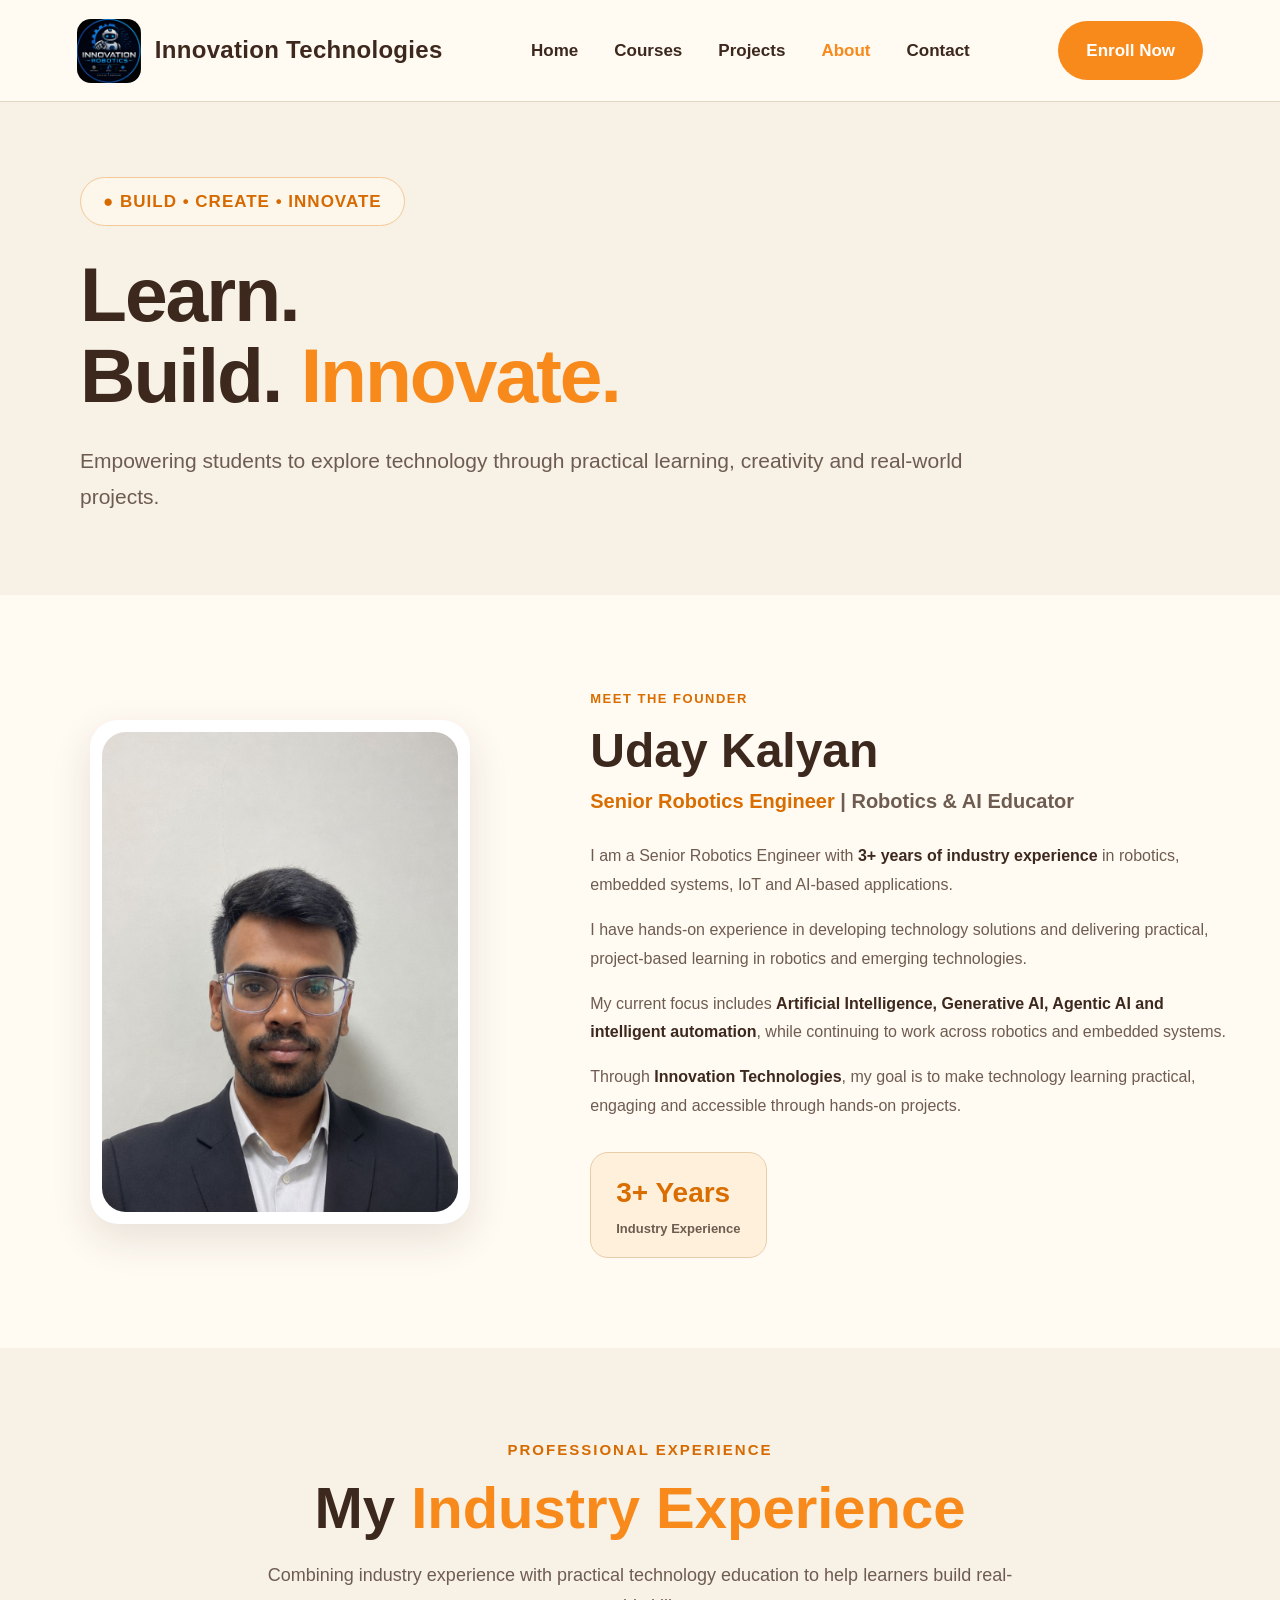
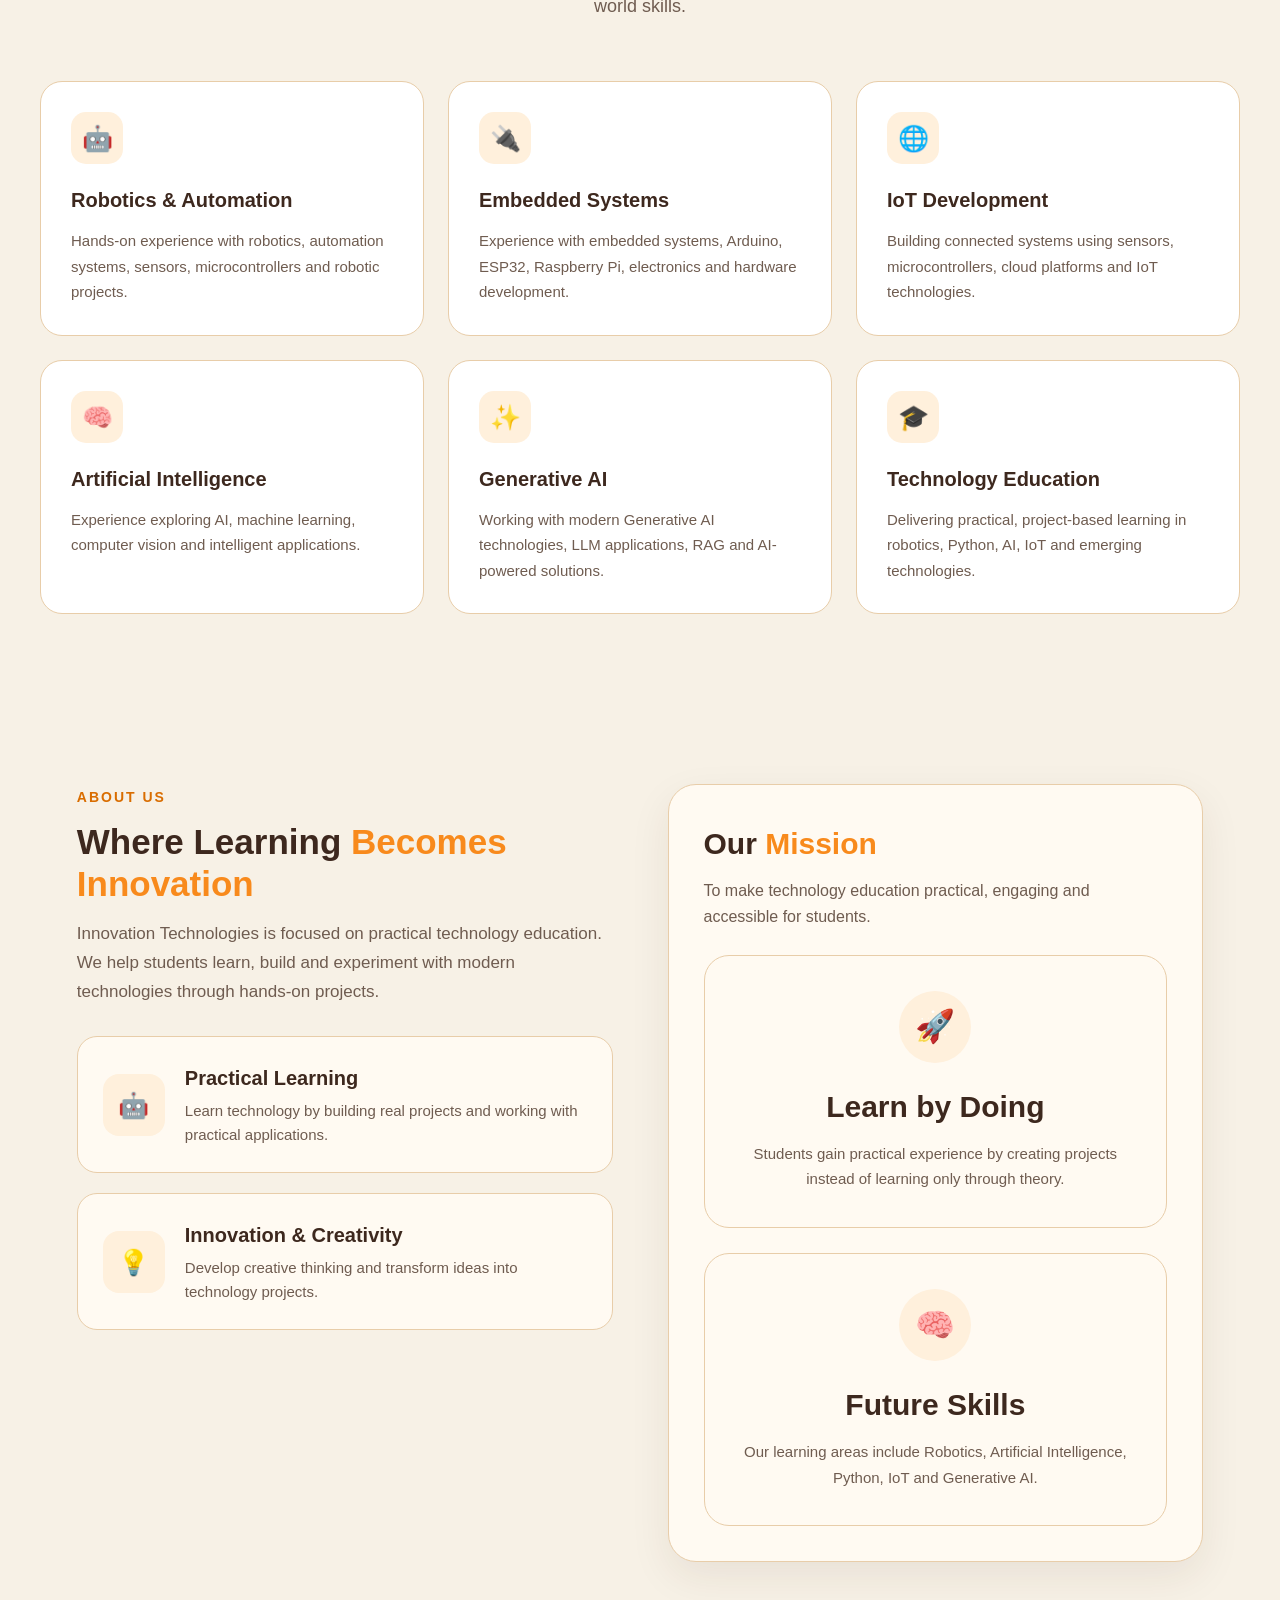
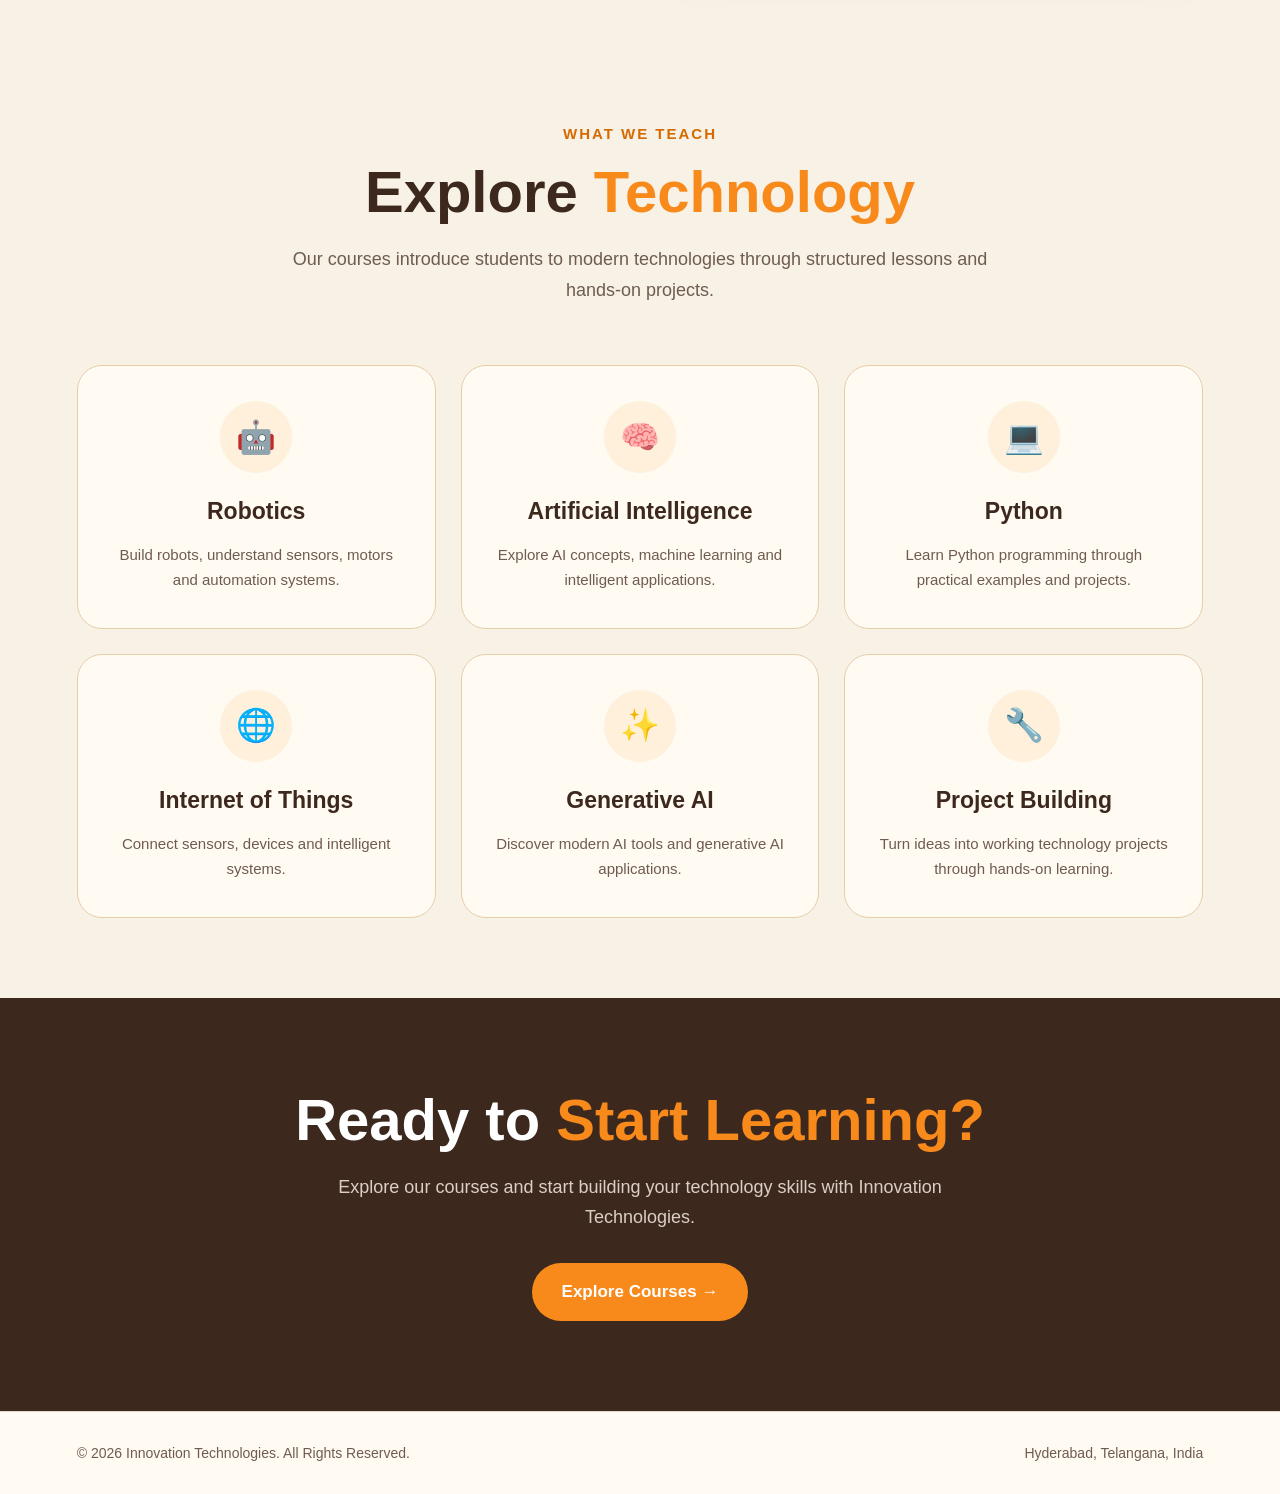
==== commit e654ba80: "Updated branding to Innovation Technologies" ====
--- a/about.html
+++ b/about.html
@@ -10,7 +10,7 @@
         content="width=device-width, initial-scale=1.0"
     >
 
-    <title>About | INNOVATION LABS</title>
+    <title>About | Innovation Technologies</title>
 
     <link
         rel="stylesheet"
@@ -36,11 +36,11 @@
 
         <img
             src="images/logo.png"
-            alt="INNOVATION LABS Logo"
+            alt="Innovation Technologies Logo"
         >
 
         <span>
-            INNOVATION LABS
+            Innovation Technologies
         </span>
 
     </a>
@@ -208,7 +208,7 @@
 
             <p>
 
-                Through <strong>INNOVATION LABS</strong>,
+                Through <strong>Innovation Technologies</strong>,
                 my goal is to make technology learning
                 practical, engaging and accessible through
                 hands-on projects.
@@ -416,7 +416,7 @@
 
 
 <!-- =====================================================
-     ABOUT INNOVATION LABS
+     ABOUT Innovation Technologies
 ===================================================== -->
 
 <section class="courses-section">
@@ -448,7 +448,7 @@
 
                 <p>
 
-                    INNOVATION LABS is focused on
+                    Innovation Technologies is focused on
                     practical technology education.
                     We help students learn, build and
                     experiment with modern technologies
@@ -788,7 +788,7 @@
         <p>
 
             Explore our courses and start building
-            your technology skills with INNOVATION LABS.
+            your technology skills with Innovation Technologies.
 
         </p>
 
@@ -817,7 +817,7 @@
     <div class="footer-content">
 
         <p>
-            © 2026 INNOVATION LABS. All Rights Reserved.
+            © 2026 Innovation Technologies. All Rights Reserved.
         </p>
 
 
--- a/css/style.css
+++ b/css/style.css
@@ -1,5 +1,5 @@
 /* =========================================================
-   INNOVATION LABS
+   Innovation Technologies
    COMPLETE WEBSITE STYLE
    Theme: Cream + Orange + Dark Brown
 ========================================================= */
@@ -2956,4 +2956,34 @@
         padding: 25px;
     }
 
+}
+/* ==============================
+   FOUNDER PHOTO
+============================== */
+
+.founder-photo {
+    width: 100%;
+    max-width: 380px;
+    margin: 0 auto;
+}
+
+.founder-photo img {
+    width: 100%;
+    height: 480px;
+    object-fit: cover;
+    object-position: center top;
+    display: block;
+    border-radius: 24px;
+}
+
+/* Mobile */
+@media (max-width: 768px) {
+
+    .founder-photo {
+        max-width: 340px;
+    }
+
+    .founder-photo img {
+        height: 420px;
+    }
 }
